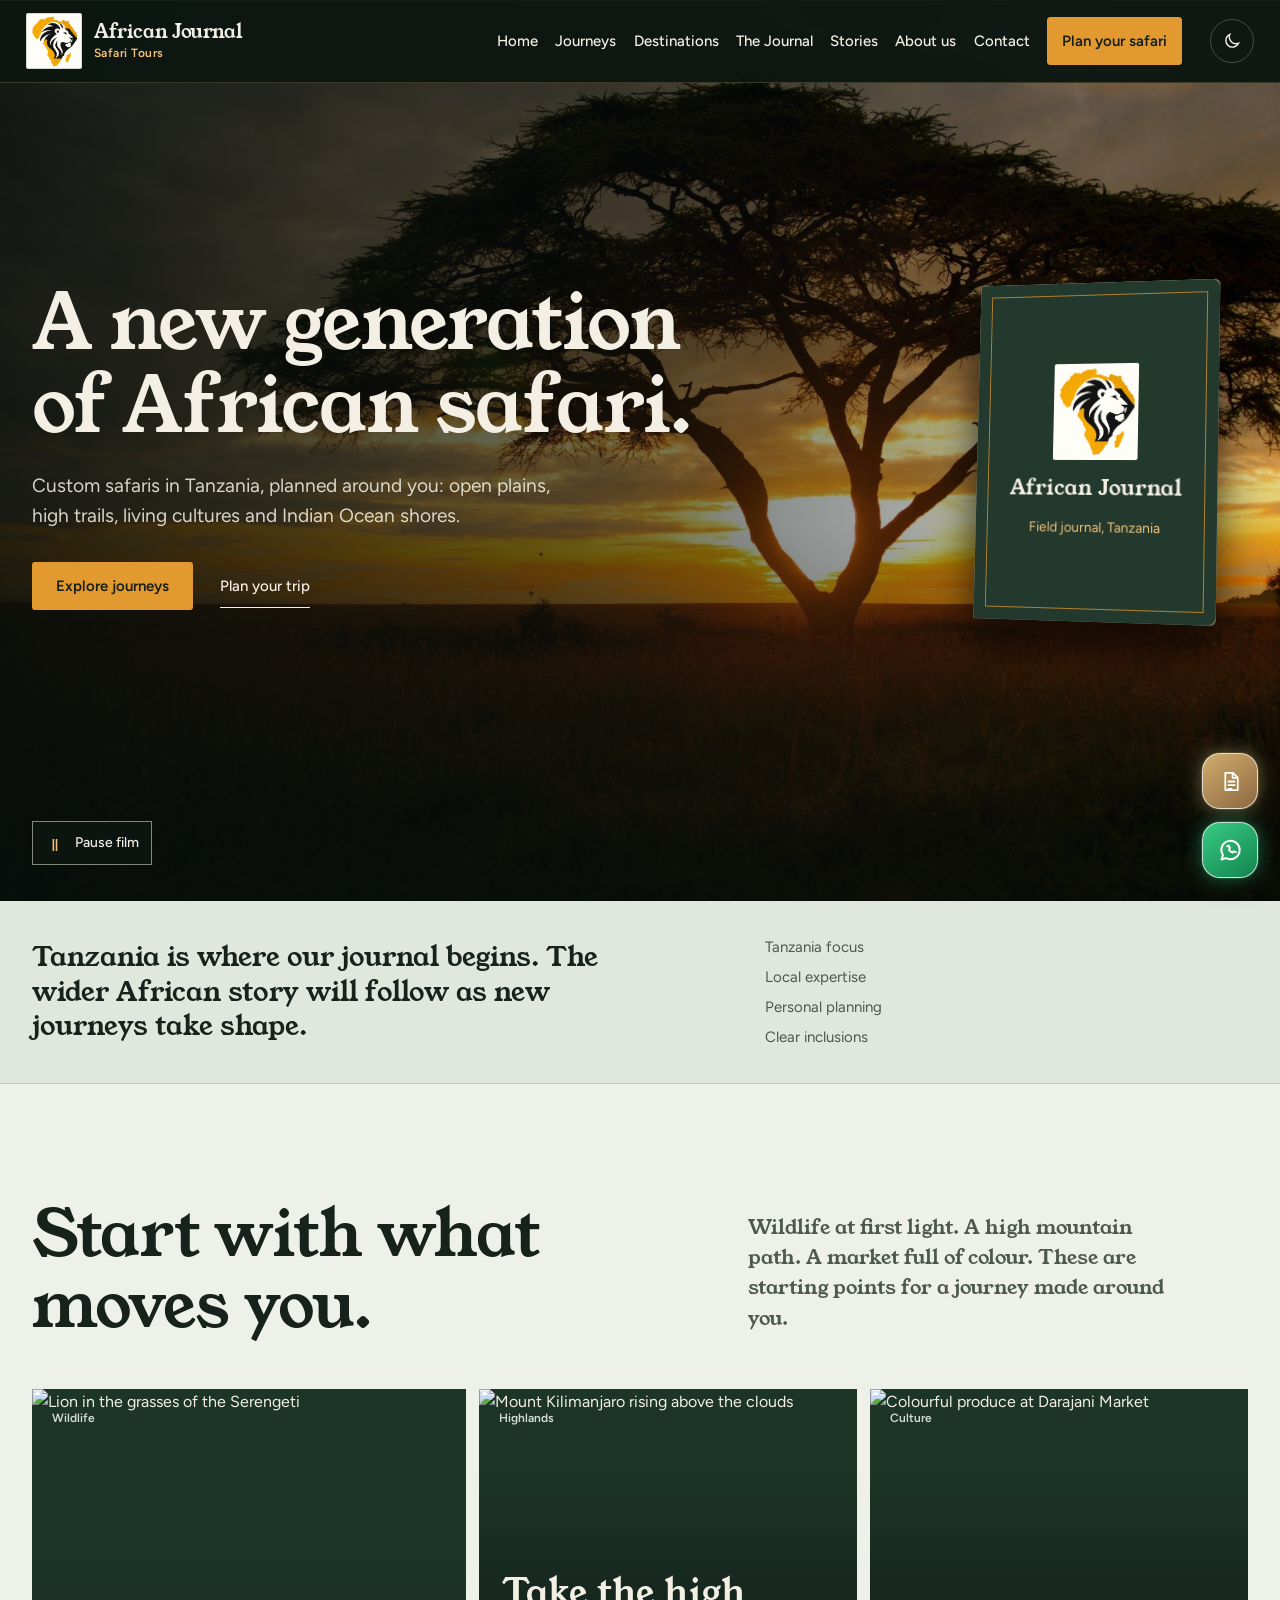
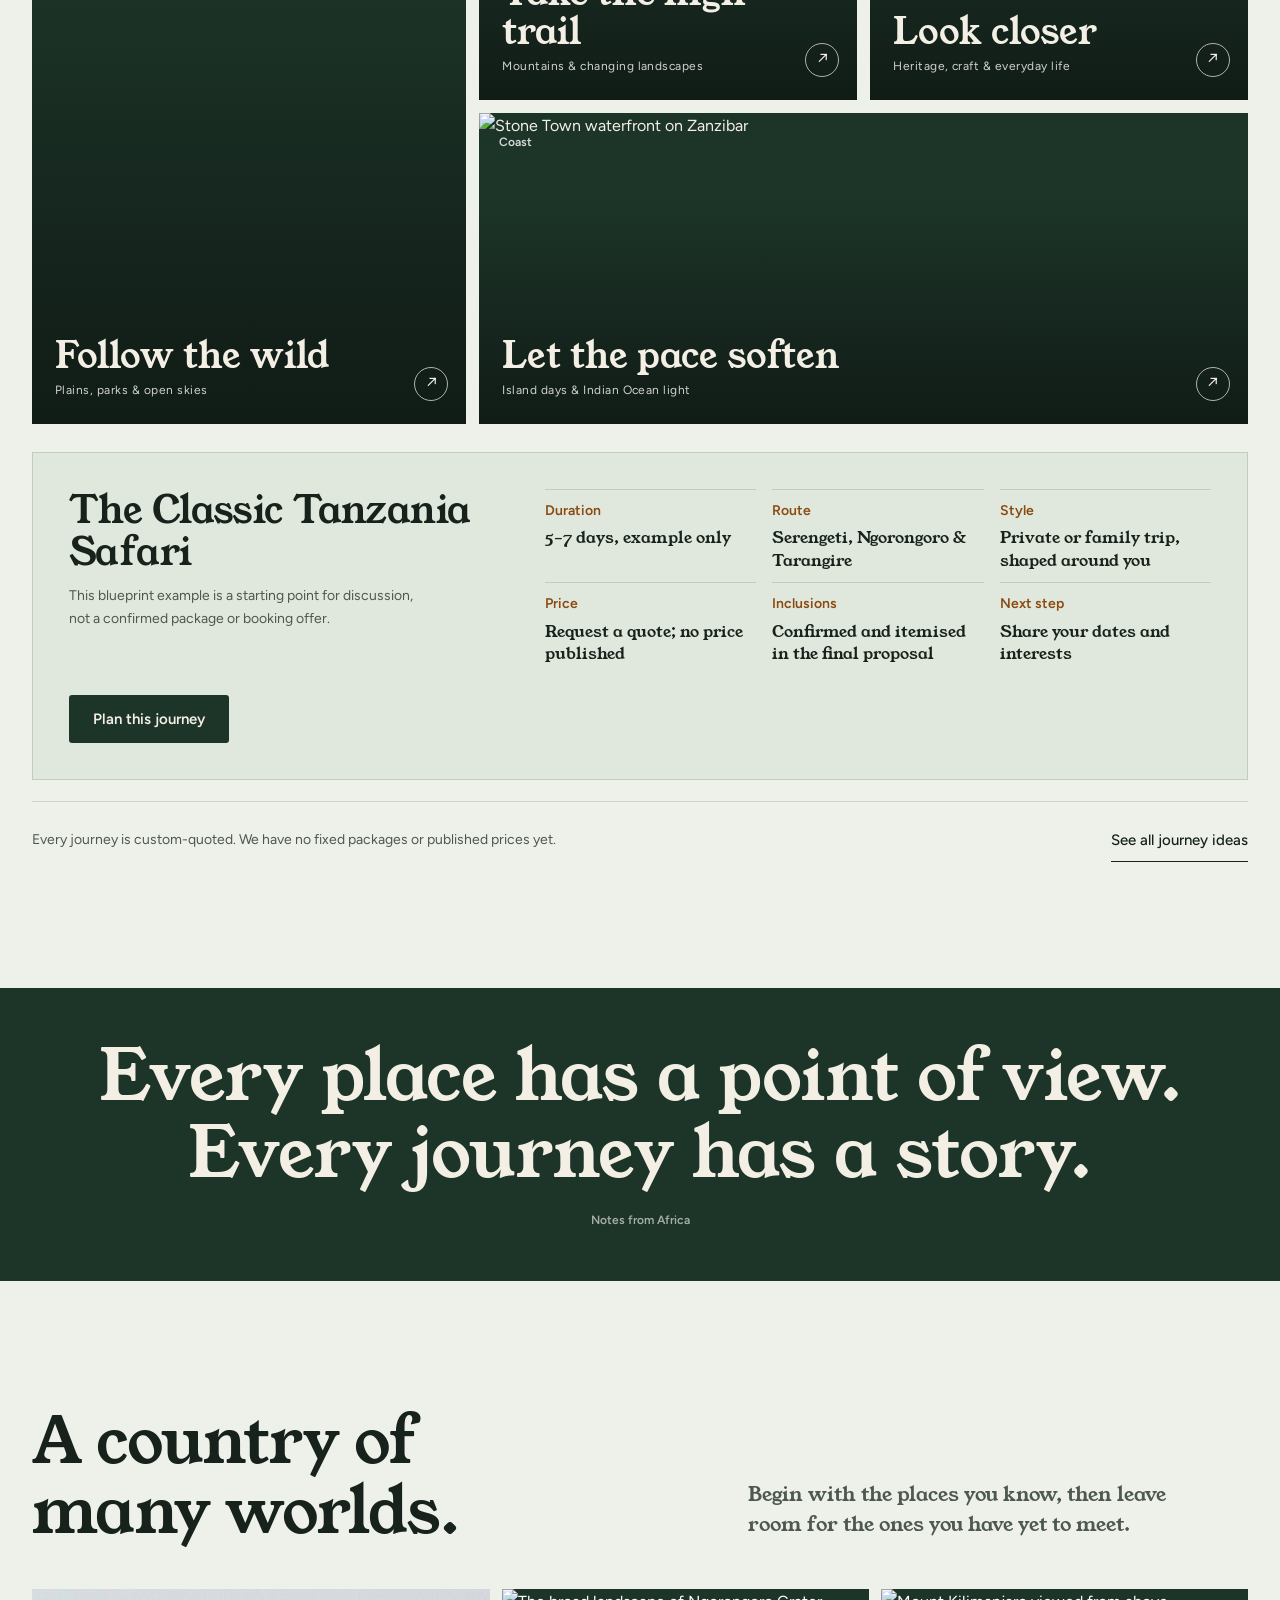
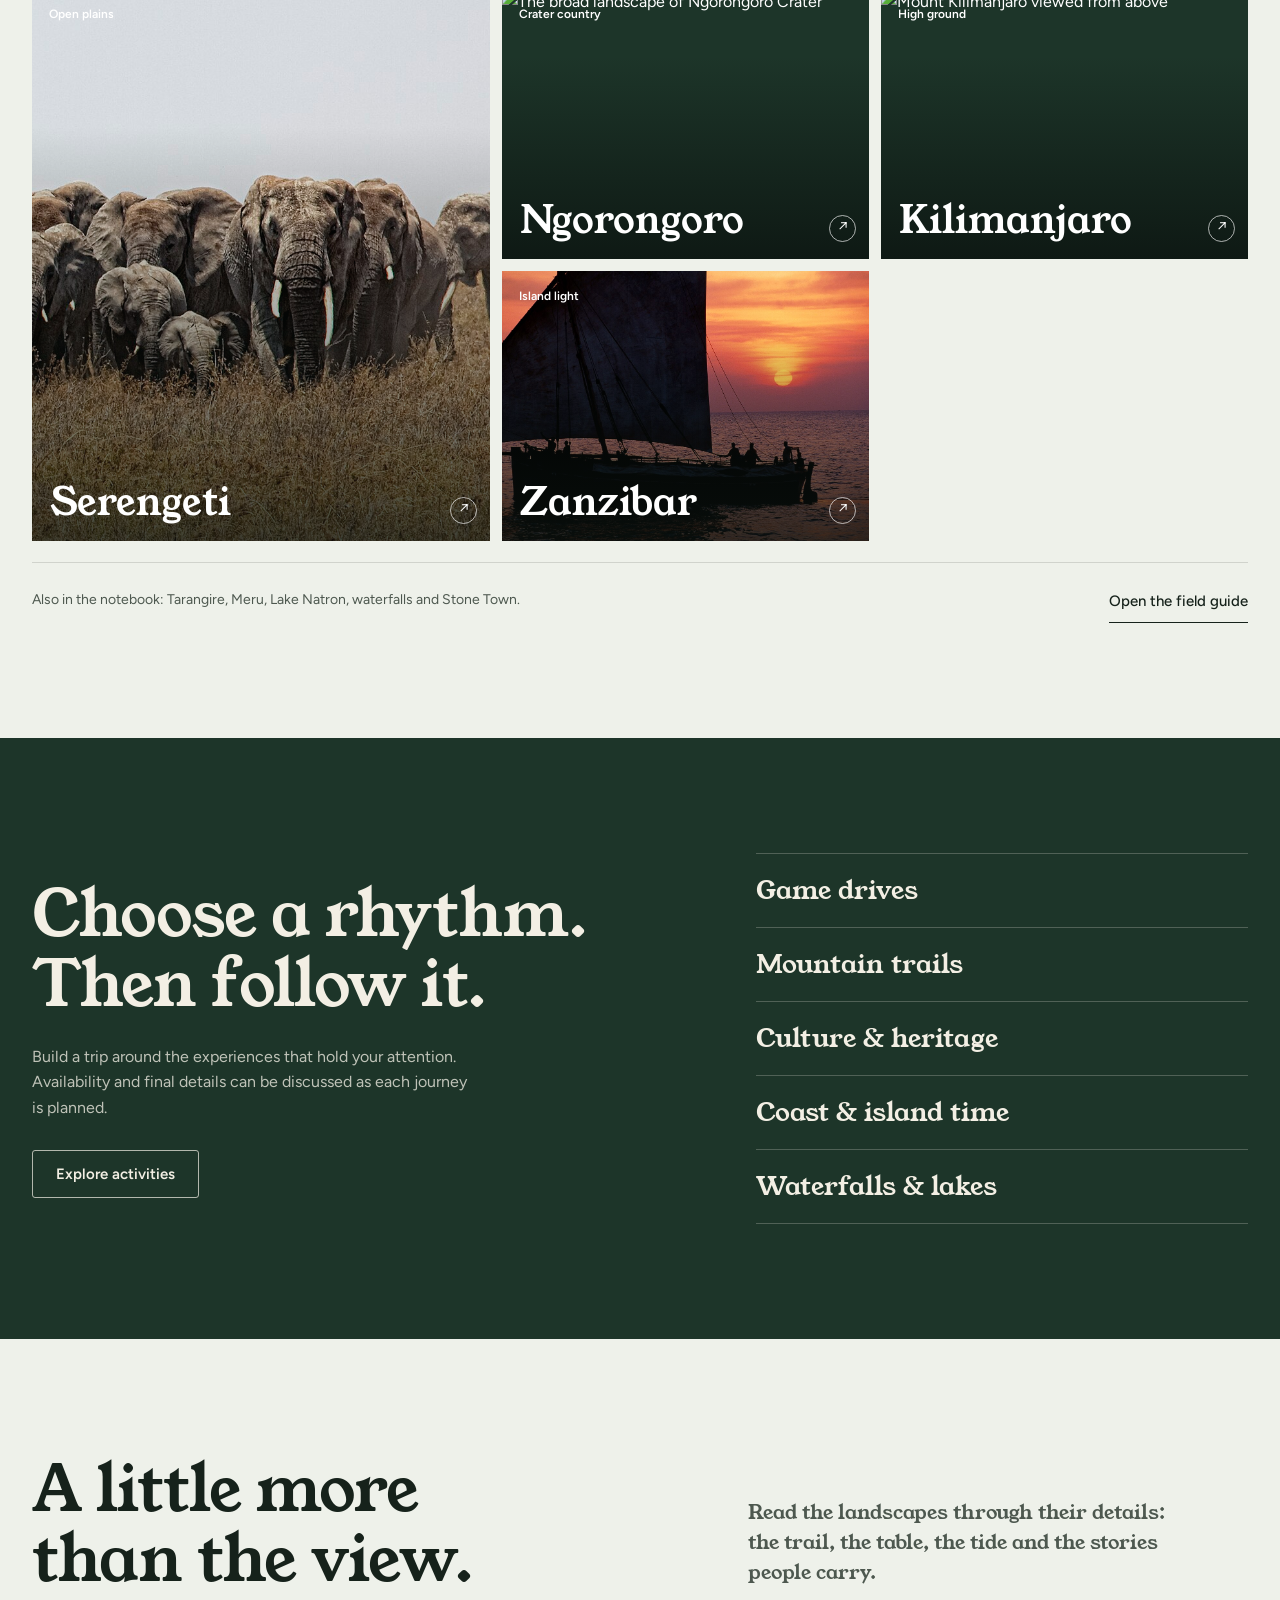
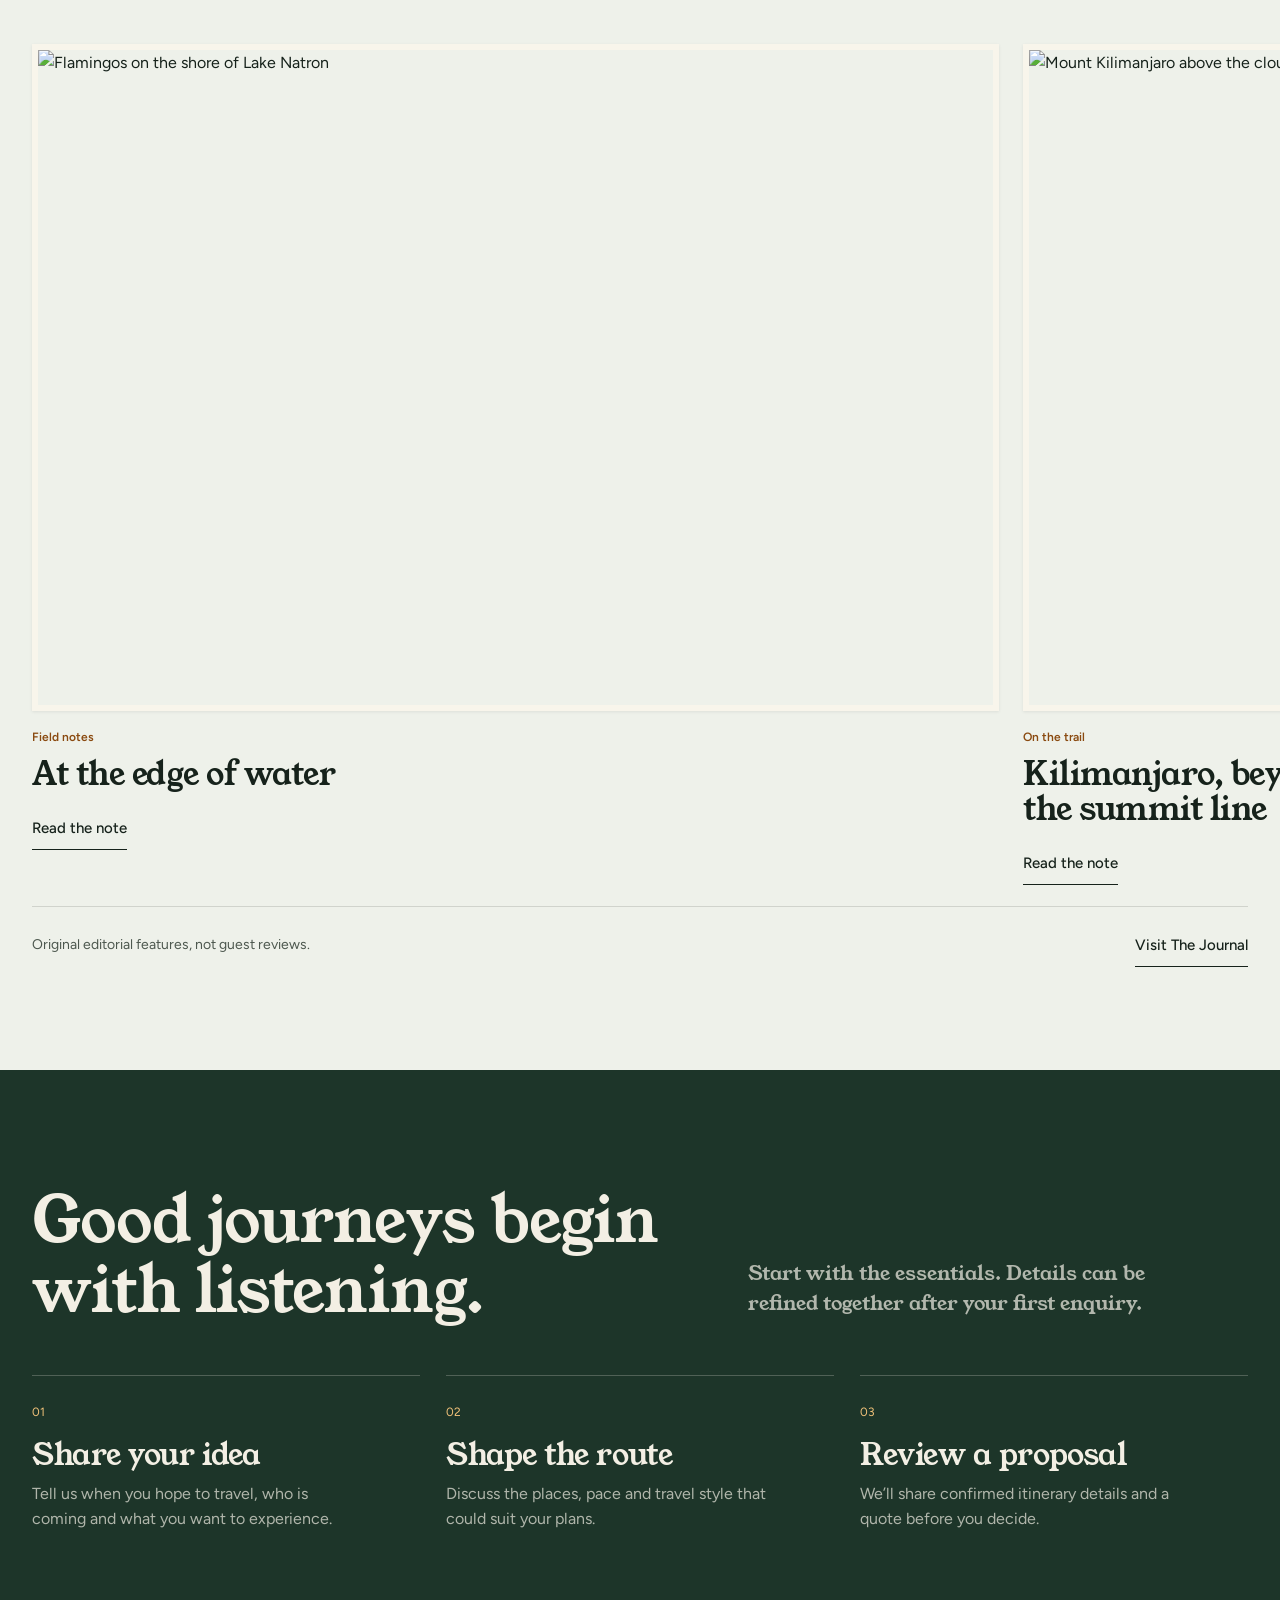
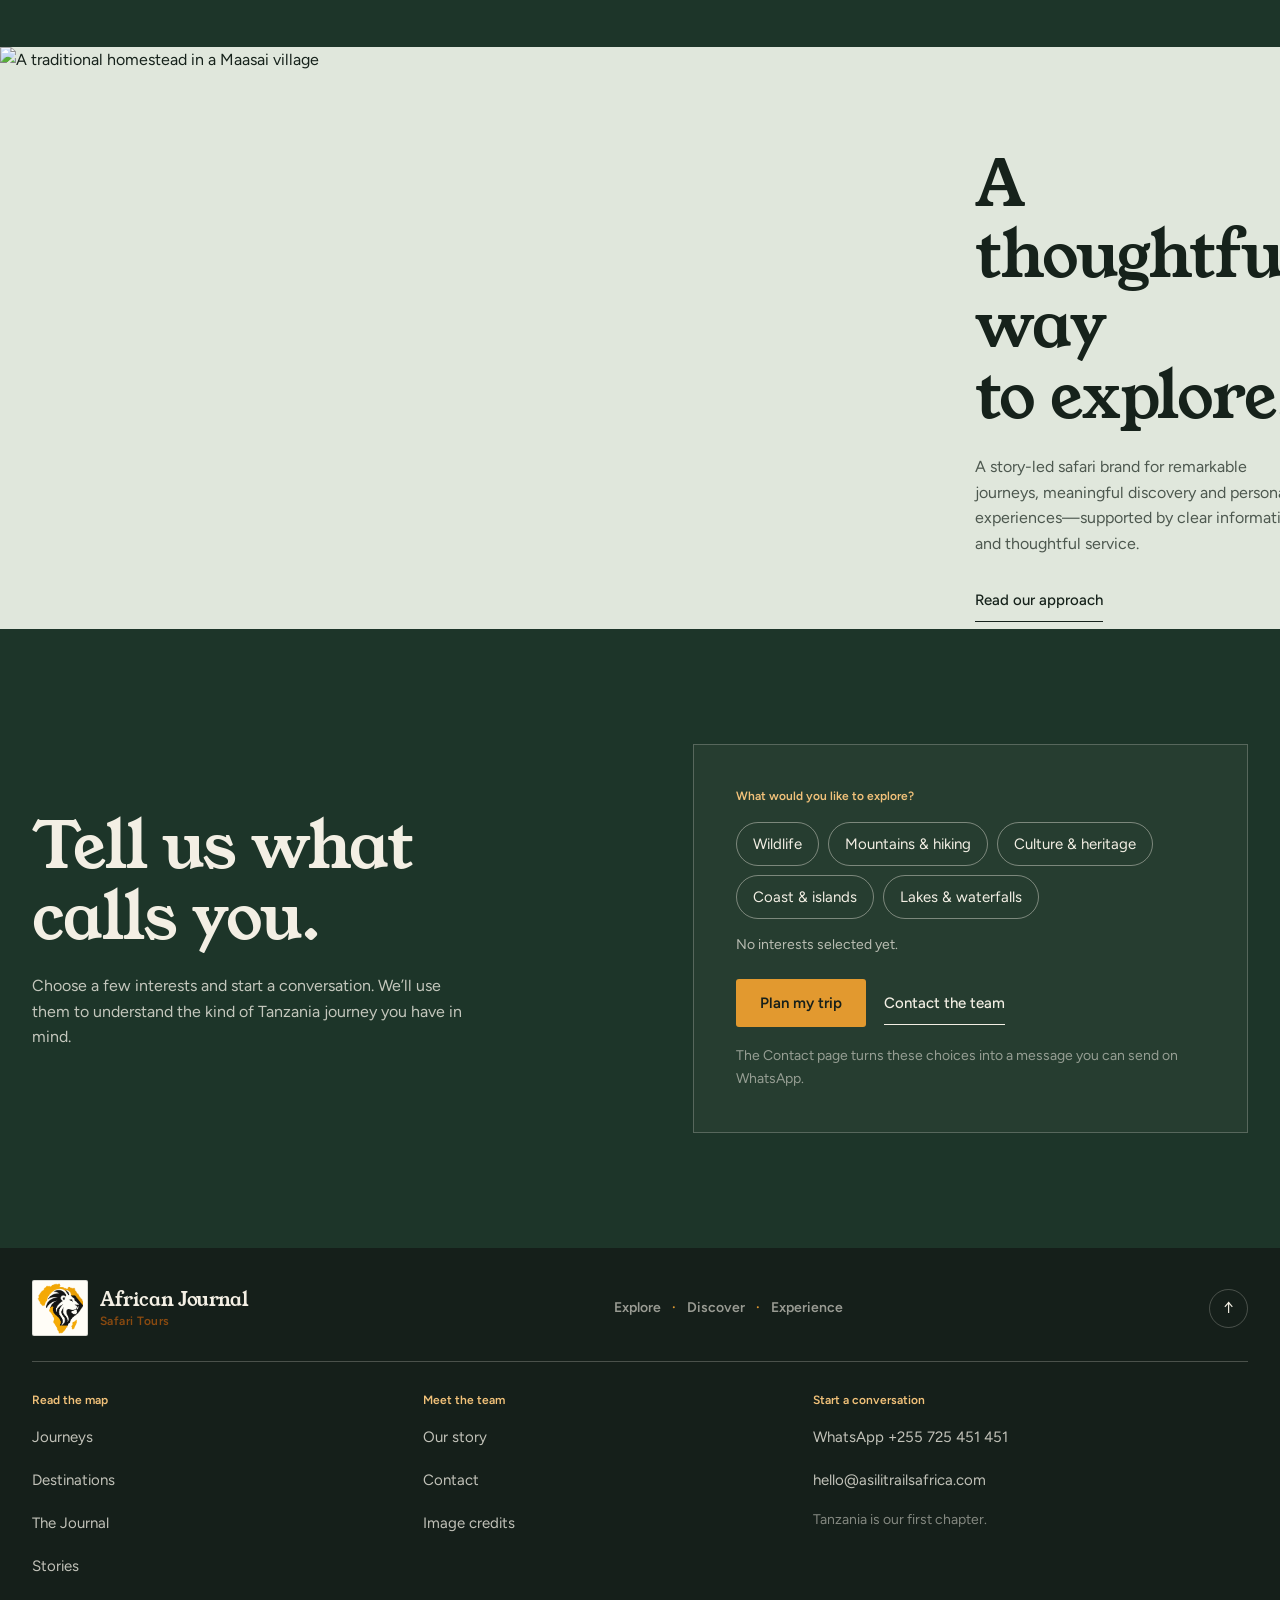
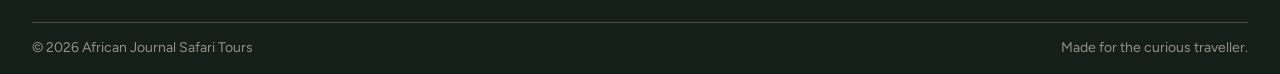
==== index.html @ 0227547d "Add files via upload" ====
<!doctype html>
<html lang="en">
  <head>
    <meta charset="utf-8" />
    <meta name="viewport" content="width=device-width, initial-scale=1" />
    <meta name="color-scheme" content="light dark" /><meta name="theme-color" content="#17251f" />
    <meta name="description" content="The African Journal is a new generation of African safari, beginning in Tanzania. Explore places, field notes and custom journey ideas." />
    <meta property="og:title" content="African Journal Safari Tours | A new generation of African safari" />
    <meta property="og:description" content="Explore, discover and experience Tanzania through a more thoughtful safari journal." />
    <meta property="og:image" content="images/afj-social.png" />
    <link rel="icon" type="image/png" href="images/afj-emblem.png" />
    <link rel="apple-touch-icon" href="images/afj-emblem.png" />
    <link rel="preconnect" href="https://fonts.googleapis.com" /><link rel="preconnect" href="https://fonts.gstatic.com" crossorigin /><link rel="stylesheet" href="https://fonts.googleapis.com/css2?family=Figtree:wght@400;500;600&family=Young+Serif&display=swap" /><script>try{var t=localStorage.getItem("afj-theme")||(matchMedia("(prefers-color-scheme: dark)").matches?"dark":"light");document.documentElement.setAttribute("data-theme",t)}catch(e){}</script><link rel="stylesheet" href="css/styles.css" />

    <script defer src="js/script.js"></script>
    <title>African Journal Safari Tours | A new generation of African safari</title>
  </head>
  <body id="top">
    <canvas class="night-sky" aria-hidden="true"></canvas>
    <a class="skip-link" href="#main">Skip to content</a>
    <header class="site-header site-header-overlay">
      <div class="header-inner">
        <a class="brand" href="index.html" aria-label="African Journal Safari Tours home">
          <span class="brand-mark"><img src="images/afj-emblem.png" alt="" width="554" height="616" decoding="async" /></span>
          <span class="brand-words"><span>African Journal</span><small>Safari Tours</small></span>
        </a>
        <button class="menu-toggle" type="button" aria-label="Open navigation" aria-expanded="false" aria-controls="primary-nav">
          <span class="menu-label">Menu</span><span class="menu-icon" aria-hidden="true"><i></i><i></i></span>
        </button>
        <nav class="primary-nav" id="primary-nav" aria-label="Primary navigation">
          <a href="index.html" data-page="index.html">Home</a>
          <a href="journeys.html" data-page="journeys.html">Journeys</a>
          <a href="explore.html" data-page="explore.html">Destinations</a>
          <a href="journal.html" data-page="journal.html">The Journal</a>
          <a href="stories.html" data-page="stories.html">Stories</a>
          <a href="about.html" data-page="about.html">About us</a>
          <a href="contact.html" data-page="contact.html">Contact</a>
          <a class="nav-cta" href="contact.html">Plan your safari</a>
        </nav>
        <button class="theme-toggle" type="button" aria-pressed="false" aria-label="Switch to night theme"><svg class="i-moon" viewBox="0 0 24 24" aria-hidden="true"><path d="M20 14.5A8 8 0 0 1 9.5 4a8 8 0 1 0 10.5 10.5z"/></svg><svg class="i-sun" viewBox="0 0 24 24" aria-hidden="true"><circle cx="12" cy="12" r="4"/><path d="M12 2v2M12 20v2M4.9 4.9l1.4 1.4M17.7 17.7l1.4 1.4M2 12h2M20 12h2M4.9 19.1l1.4-1.4M17.7 6.3l1.4-1.4"/></svg></button>
      </div>
    </header>

    <main id="main">
      <section class="hero hero-home" aria-labelledby="home-title">
        <video class="hero-video" id="hero-video" autoplay muted loop playsinline preload="metadata" poster="wild_experience.jpg" aria-hidden="true">
          <source src="video.mp4" type="video/mp4" />
        </video>
        <div class="hero-shade"></div>
        <div class="hero-content shell">
          <h1 id="home-title">A new generation<br />of African safari.</h1>
          <p class="hero-deck">Custom safaris in Tanzania, planned around you: open plains, high trails, living cultures and Indian Ocean shores.</p>
          <div class="hero-actions">
            <a class="button button-gold" href="journeys.html">Explore journeys</a>
            <a class="text-link text-link-light" href="#plan">Plan your trip</a>
          </div>
        </div>
        
        <div class="hero-journal">
          <div class="journal3d">
            <div class="jbook">
              <div class="jpage"><h2>Where to first?</h2>
                <a href="journeys.html#wildlife">Wildlife and the northern circuit</a><a href="journeys.html#mountains">Mountains and highlands</a><a href="journeys.html#culture">Culture and heritage</a><a href="journeys.html#coast">Coast and islands</a></div>
              <div class="jcover">
                <div class="jface jfront"><img src="images/afj-emblem.png" alt="" width="554" height="616" /><strong>African Journal</strong><span>Field journal, Tanzania</span>
                  <button class="jtoggle" type="button" aria-expanded="false" aria-label="Open the field journal"></button></div>
                <div class="jface jback"><p>Tanzania is where our journal begins. Pick a page and we will plan the trip around it.</p><button class="jclose" type="button">Close the journal</button></div>
              </div>
            </div>
          </div>
        </div>
        <button class="video-toggle" type="button" data-video-toggle aria-pressed="false" aria-label="Pause background film">
          <span class="video-toggle-icon" aria-hidden="true">Ⅱ</span><span data-video-label>Pause film</span>
        </button>
      </section>

      <section class="intro-band" id="first-chapter" aria-label="Launch information">
        <div class="shell intro-band-grid">
          <p class="intro-statement">Tanzania is where our journal begins. The wider African story will follow as new journeys take shape.</p>
          <div class="proof-list" aria-label="About our launch">
            <span>Tanzania focus</span><span>Local expertise</span><span>Personal planning</span><span>Clear inclusions</span>
          </div>
        </div>
      </section>

      <section class="section shell section-journeys" id="journeys" aria-labelledby="journeys-title">
        <div class="section-heading">
          <div><h2 id="journeys-title">Start with what<br />moves you.</h2></div>
          <p class="section-intro">Wildlife at first light. A high mountain path. A market full of colour. These are starting points for a journey made around you.</p>
        </div>
        <div class="feature-grid">
          <a class="feature-card feature-card-tall" href="journeys.html#wildlife">
            <img src="images/journey-wildlife.jpg" alt="Lion in the grasses of the Serengeti" width="1000" height="667" loading="lazy" />
            <span class="feature-number">Wildlife</span><span class="feature-caption"><strong>Follow the wild</strong><small>Plains, parks &amp; open skies</small></span><span class="feature-arrow" aria-hidden="true">↗</span>
          </a>
          <a class="feature-card" href="journeys.html#mountains">
            <img src="images/journey-mountains.jpg" alt="Mount Kilimanjaro rising above the clouds" width="1000" height="667" loading="lazy" />
            <span class="feature-number">Highlands</span><span class="feature-caption"><strong>Take the high trail</strong><small>Mountains &amp; changing landscapes</small></span><span class="feature-arrow" aria-hidden="true">↗</span>
          </a>
          <a class="feature-card" href="journeys.html#culture">
            <img src="images/journey-culture.jpg" alt="Colourful produce at Darajani Market" width="1000" height="667" loading="lazy" />
            <span class="feature-number">Culture</span><span class="feature-caption"><strong>Look closer</strong><small>Heritage, craft &amp; everyday life</small></span><span class="feature-arrow" aria-hidden="true">↗</span>
          </a>
          <a class="feature-card feature-card-wide" href="journeys.html#coast">
            <img src="images/journey-coast.jpg" alt="Stone Town waterfront on Zanzibar" width="1000" height="667" loading="lazy" />
            <span class="feature-number">Coast</span><span class="feature-caption"><strong>Let the pace soften</strong><small>Island days &amp; Indian Ocean light</small></span><span class="feature-arrow" aria-hidden="true">↗</span>
          </a>
        </div>
        <article class="featured-itinerary" aria-labelledby="featured-itinerary-title">
          <div class="featured-itinerary-heading">
            <h3 id="featured-itinerary-title">The Classic Tanzania Safari</h3>
            <p>This blueprint example is a starting point for discussion, not a confirmed package or booking offer.</p>
          </div>
          <dl class="itinerary-facts">
            <div><dt>Duration</dt><dd>5–7 days, example only</dd></div>
            <div><dt>Route</dt><dd>Serengeti, Ngorongoro &amp; Tarangire</dd></div>
            <div><dt>Style</dt><dd>Private or family trip, shaped around you</dd></div>
            <div><dt>Price</dt><dd>Request a quote; no price published</dd></div>
            <div><dt>Inclusions</dt><dd>Confirmed and itemised in the final proposal</dd></div>
            <div><dt>Next step</dt><dd>Share your dates and interests</dd></div>
          </dl>
          <a class="button button-dark" href="contact.html">Plan this journey</a>
        </article>
        <div class="section-tail"><p>Every journey is custom-quoted. We have no fixed packages or published prices yet.</p><a class="text-link" href="journeys.html">See all journey ideas</a></div>
      </section>

      <section class="journal-rule-band" aria-label="Editorial motto"><p>Every place has a point of view.<br />Every journey has a story.</p><span>Notes from Africa</span></section>

      <section class="section shell section-destinations" id="destinations" aria-labelledby="destinations-title">
        <div class="section-heading section-heading-tight">
          <div><h2 id="destinations-title">A country of<br />many worlds.</h2></div>
          <p class="section-intro">Begin with the places you know, then leave room for the ones you have yet to meet.</p>
        </div>
        <div class="destination-grid">
          <a class="destination-card destination-card-large" href="explore.html#serengeti"><img src="images/ele.jpg" alt="Elephants moving across a Serengeti landscape" width="1000" height="667" loading="lazy" /><span class="destination-kicker" aria-hidden="true">Open plains</span><span class="destination-name">Serengeti</span><span class="destination-arrow" aria-hidden="true">↗</span></a>
          <a class="destination-card" href="explore.html#ngorongoro"><img src="images/ngorongoro-card.jpg" alt="The broad landscape of Ngorongoro Crater" width="1000" height="667" loading="lazy" /><span class="destination-kicker" aria-hidden="true">Crater country</span><span class="destination-name">Ngorongoro</span><span class="destination-arrow" aria-hidden="true">↗</span></a>
          <a class="destination-card" href="explore.html#kilimanjaro"><img src="images/kilimanjaro-card.jpg" alt="Mount Kilimanjaro viewed from above" width="1000" height="667" loading="lazy" /><span class="destination-kicker" aria-hidden="true">High ground</span><span class="destination-name">Kilimanjaro</span><span class="destination-arrow" aria-hidden="true">↗</span></a>
          <a class="destination-card" href="explore.html#zanzibar"><img src="images/dh.jpg" alt="A dhow sailing on the coast at sunset" width="1000" height="667" loading="lazy" /><span class="destination-kicker" aria-hidden="true">Island light</span><span class="destination-name">Zanzibar</span><span class="destination-arrow" aria-hidden="true">↗</span></a>
        </div>
        <div class="section-tail"><p>Also in the notebook: Tarangire, Meru, Lake Natron, waterfalls and Stone Town.</p><a class="text-link" href="explore.html">Open the field guide</a></div>
      </section>

      <section class="activities-band" aria-labelledby="activities-title">
        <div class="shell activities-layout">
          <div class="activities-copy"><h2 id="activities-title">Choose a rhythm.<br />Then follow it.</h2><p>Build a trip around the experiences that hold your attention. Availability and final details can be discussed as each journey is planned.</p><a class="button button-outline-light" href="explore.html#activities">Explore activities</a></div>
          <ul class="activity-list"><li><a href="explore.html#game-drives">Game drives</a></li><li><a href="explore.html#mountain-trails">Mountain trails</a></li><li><a href="explore.html#culture-experiences">Culture &amp; heritage</a></li><li><a href="explore.html#coast-experiences">Coast &amp; island time</a></li><li><a href="explore.html#water-and-land">Waterfalls &amp; lakes</a></li></ul>
        </div>
      </section>

      <section class="section shell journal-preview" aria-labelledby="journal-preview-title">
        <div class="section-heading">
          <div><h2 id="journal-preview-title">A little more<br />than the view.</h2></div>
          <p class="section-intro">Read the landscapes through their details: the trail, the table, the tide and the stories people carry.</p>
        </div>
        <div class="journal-cards">
          <article class="journal-card journal-card-lead"><a href="journal.html#natron"><img src="images/natron.jpg" alt="Flamingos on the shore of Lake Natron" width="1000" height="667" loading="lazy" /><span class="journal-card-meta">Field notes</span><h3>At the edge of water</h3><span class="text-link">Read the note</span></a></article>
          <article class="journal-card"><a href="journal.html#highlands"><img src="images/kil.jpg" alt="Mount Kilimanjaro above the clouds" width="1000" height="667" loading="lazy" /><span class="journal-card-meta">On the trail</span><h3>Kilimanjaro, beyond the summit line</h3><span class="text-link">Read the note</span></a></article>
          <article class="journal-card"><a href="journal.html#stone-town"><img src="images/museum.jpg" alt="An interior from Olduvai Museum" width="1000" height="667" loading="lazy" /><span class="journal-card-meta">Place &amp; memory</span><h3>Looking for the layers beneath a place</h3><span class="text-link">Read the note</span></a></article>
        </div>
        <div class="section-tail"><span>Original editorial features, not guest reviews.</span><a class="text-link" href="journal.html">Visit The Journal</a></div>
      </section>

      <section class="process-band" aria-labelledby="process-title"><div class="shell"><div class="section-heading section-heading-light"><div><h2 id="process-title">Good journeys begin with listening.</h2></div><p class="section-intro">Start with the essentials. Details can be refined together after your first enquiry.</p></div><ol class="process-steps"><li><span>01</span><h3>Share your idea</h3><p>Tell us when you hope to travel, who is coming and what you want to experience.</p></li><li><span>02</span><h3>Shape the route</h3><p>Discuss the places, pace and travel style that could suit your plans.</p></li><li><span>03</span><h3>Review a proposal</h3><p>We’ll share confirmed itinerary details and a quote before you decide.</p></li></ol></div></section>

      <section class="founders-band" aria-labelledby="founders-title">
        <div class="founders-image"><img src="images/maasai.jpg" alt="A traditional homestead in a Maasai village" width="1000" height="667" loading="lazy" /></div>
        <div class="founders-copy"><h2 id="founders-title">A thoughtful way<br />to explore.</h2><p>A story-led safari brand for remarkable journeys, meaningful discovery and personal experiences—supported by clear information and thoughtful service.</p><a class="text-link" href="about.html">Read our approach</a></div>
      </section>

      <section class="plan-section" id="plan" aria-labelledby="plan-title">
        <div class="shell plan-layout">
          <div class="plan-intro"><h2 id="plan-title">Tell us what<br />calls you.</h2><p>Choose a few interests and start a conversation. We’ll use them to understand the kind of Tanzania journey you have in mind.</p></div>
          <div class="plan-picker">
            <p class="picker-label">What would you like to explore?</p>
            <div class="interest-list" aria-label="Choose interests">
              <button type="button" class="interest-chip" data-interest="Wildlife" aria-pressed="false">Wildlife</button>
              <button type="button" class="interest-chip" data-interest="Mountains and hiking" aria-pressed="false">Mountains &amp; hiking</button>
              <button type="button" class="interest-chip" data-interest="Culture and heritage" aria-pressed="false">Culture &amp; heritage</button>
              <button type="button" class="interest-chip" data-interest="Coast and islands" aria-pressed="false">Coast &amp; islands</button>
              <button type="button" class="interest-chip" data-interest="Lakes and waterfalls" aria-pressed="false">Lakes &amp; waterfalls</button>
            </div>
            <p class="selected-interests" data-selected-interests aria-live="polite">No interests selected yet.</p>
            <div class="plan-actions"><a class="button button-gold" href="contact.html">Plan my trip</a><a class="text-link text-link-light" href="contact.html">Contact the team</a></div>
            <p class="privacy-note">The Contact page turns these choices into a message you can send on WhatsApp.</p>
          </div>
        </div>
      </section>
    </main>

    <footer class="site-footer">
      <div class="shell footer-top">
        <a class="brand brand-footer" href="index.html" aria-label="African Journal Safari Tours home"><span class="brand-mark"><img src="images/afj-emblem.png" alt="" width="554" height="616" loading="lazy" /></span><span class="brand-words"><span>African Journal</span><small>Safari Tours</small></span></a>
        <p class="footer-promise">Explore <span>·</span> Discover <span>·</span> Experience</p>
        <a class="back-top" href="#top" aria-label="Back to top">↑</a>
      </div>
      <div class="shell footer-links">
        <div><h2>Read the map</h2><a href="journeys.html">Journeys</a><a href="explore.html">Destinations</a><a href="journal.html">The Journal</a><a href="stories.html">Stories</a></div>
        <div><h2>Meet the team</h2><a href="about.html">Our story</a><a href="contact.html">Contact</a><a href="image-credits.html">Image credits</a></div>
        <div class="footer-contact"><h2>Start a conversation</h2><a href="https://wa.me/255725451451" data-whatsapp target="_blank" rel="noopener">WhatsApp +255 725 451 451</a><a href="mailto:hello@asilitrailsafrica.com">hello@asilitrailsafrica.com</a><small>Tanzania is our first chapter.</small></div>
      </div>
      <div class="shell footer-bottom"><span>© <span data-year>2026</span> African Journal Safari Tours</span><span>Made for the curious traveller.</span></div>
    </footer>
    <div class="floating-actions" role="group" aria-label="Quick contact">
      <span class="floating-status" data-contact-status role="status" aria-live="polite" hidden></span>
      <a class="contact-fab contact-fab-form" href="contact.html#contact-intro" data-tally-form aria-label="Open travel enquiry form" title="Travel enquiry form">
        <svg class="contact-fab-icon" viewBox="0 0 24 24" aria-hidden="true" focusable="false"><path d="M7 3.75h7.4L19 8.3v11.95H7z"/><path d="M14 4v4.6h4.6M10 12h6M10 15.5h6M10 19h3"/></svg>
        <span class="visually-hidden">Travel enquiry form</span>
      </a>
      <a class="contact-fab contact-fab-whatsapp" href="https://wa.me/255725451451" data-whatsapp target="_blank" rel="noopener" aria-label="Chat with African Journal Safari Tours on WhatsApp" title="Chat on WhatsApp">
        <svg class="contact-fab-icon" viewBox="0 0 24 24" aria-hidden="true" focusable="false"><path d="M20.1 11.65a8.1 8.1 0 0 1-11.98 7.1L4 20l1.29-4.02A8.1 8.1 0 1 1 20.1 11.65Z"/><path d="M9.12 8.22c.19-.43.39-.44.57-.44h.49c.16 0 .37.02.51.4l.64 1.55c.08.2.06.37-.05.53l-.44.55c-.12.14-.22.29-.1.51.12.22.53.86 1.14 1.4.78.69 1.43.9 1.66 1.01.22.1.35.09.49-.08l.65-.76c.16-.19.33-.22.53-.13l1.5.71"/></svg>
        <span class="visually-hidden">Chat on WhatsApp</span>
      </a>
    </div>
  </body>
</html>
---- css/styles.css ----
:root {
  color-scheme: light;
  --paper: #eef1ea;
  --paper-deep: #e0e7dc;
  --ink: #16221b;
  --moss: #1d3529;
  --moss-soft: #3a5445;
  --gold: #e2992f;
  --gold-hover: #ecab52;
  --amber-soft: #f2c27a;
  --clay: #8a4a10;
  --muted: #4d584f;
  --line: rgba(22, 34, 27, 0.14);
  --light-line: rgba(243, 239, 228, 0.24);
  --on-deep: #f3efe4;
  --on-accent: #17201a;
  --field: #f9faf6;
  --nav-ink: #2c3a31;
  --header-bg: #eef1ea;
  --print: #f8f5eb;
  --danger: #a3241c;
  --sun: rgba(255, 208, 130, 0.55);
  --serif: "Young Serif", Georgia, "Times New Roman", serif;
  --sans: "Figtree", system-ui, -apple-system, "Segoe UI", sans-serif;
  --shell: 1240px;
  --header-height: 82px;
}
:root[data-theme="dark"] {
  color-scheme: dark;
  --paper: #0d1420;
  --paper-deep: #141d2c;
  --ink: #ece7da;
  --moss: #182739;
  --moss-soft: #34506a;
  --gold: #f0a64a;
  --gold-hover: #f6b966;
  --clay: #f0b25e;
  --muted: #a9b3bf;
  --line: rgba(236, 231, 218, 0.15);
  --light-line: rgba(236, 231, 218, 0.22);
  --field: #101826;
  --nav-ink: #d9d6cc;
  --header-bg: #0d1420;
  --print: #e8e2d2;
  --danger: #ff9f93;
  --sun: transparent;
}

* {
  box-sizing: border-box;
}
html {
  scroll-behavior: smooth;
  scroll-padding-top: 96px;
}
body {
  margin: 0;
  overflow-x: hidden;
  background: var(--paper);
  color: var(--ink);
  font-family: var(--sans);
  font-size: 16px;
  line-height: 1.6;
  -webkit-font-smoothing: antialiased;
}
img,
video {
  display: block;
  max-width: 100%;
}
button,
a {
  -webkit-tap-highlight-color: transparent;
}
a {
  color: inherit;
  text-decoration: none;
}
button {
  font: inherit;
}
a:focus-visible,
button:focus-visible {
  outline: 3px solid var(--clay);
  outline-offset: 4px;
}
::selection {
  background: var(--gold);
  color: var(--on-accent);
}
.shell {
  width: min(var(--shell), calc(100% - 64px));
  margin-inline: auto;
}
.skip-link {
  position: fixed;
  z-index: 100;
  top: 12px;
  left: 12px;
  transform: translateY(-160%);
  padding: 10px 16px;
  background: var(--paper);
  color: var(--ink);
  border: 1px solid var(--ink);
}
.skip-link:focus {
  transform: translateY(0);
}
.eyebrow {
  margin: 0 0 18px;
  color: var(--clay);
  font-size: 0.75rem;
  font-weight: 600;
  letter-spacing: 0;
  line-height: 1.4;
}
.eyebrow-light {
  color: var(--amber-soft);
}
h1,
h2,
h3,
p {
  margin-top: 0;
}
h1,
h2,
h3 {
  font-family: var(--serif);
  font-weight: 400;
  letter-spacing: -0.015em;
  line-height: 1.1;
}
h1 em,
h2 em,
h3 em {
  color: var(--gold);
  font-weight: 400;
}
.section {
  padding-block: clamp(78px, 9vw, 132px);
}
.text-link {
  display: inline-flex;
  align-items: center;
  gap: 13px;
  width: fit-content;
  color: var(--ink);
  font-size: 0.875rem;
  font-weight: 600;
  letter-spacing: 0.04em;
  border-bottom: 1px solid currentColor;
  padding-bottom: 5px;
  transition:
    color 0.2s ease,
    gap 0.2s ease;
}
.text-link:hover {
  color: var(--clay);
  gap: 18px;
}
.text-link-light {
  color: var(--on-deep);
}
.text-link-light:hover {
  color: var(--amber-soft);
}
.button {
  display: inline-flex;
  align-items: center;
  justify-content: center;
  gap: 18px;
  min-height: 51px;
  padding: 0 23px;
  border: 1px solid transparent;
  font-size: 0.75rem;
  font-weight: 600;
  letter-spacing: 0;
  transition:
    transform 0.2s ease,
    background-color 0.2s ease,
    color 0.2s ease;
}
.button:hover {
  transform: translateY(-2px);
}
.button-gold {
  background: var(--gold);
  color: var(--on-accent);
}
.button-gold:hover {
  background: var(--gold-hover);
}
.button-dark {
  background: var(--moss);
  color: var(--on-deep);
}
.button-dark:hover {
  background: var(--moss-soft);
}
.button-outline-light {
  border-color: rgba(242, 239, 229, 0.7);
  color: var(--on-deep);
}
.button-outline-light:hover {
  background: var(--paper);
  color: var(--ink);
}

/* Masthead */
.site-header {
  position: sticky;
  z-index: 30;
  top: 0;
  width: 100%;
  background: var(--header-bg);
  border-bottom: 1px solid var(--line);
}
.site-header-overlay {
  margin-bottom: calc(-1 * var(--header-height));
  border-bottom-color: rgba(197, 163, 106, 0.25);
  background: rgba(13, 22, 17, 0.97);
  isolation: isolate;
  transition:
    background-color 0.28s ease,
    border-color 0.28s ease,
    backdrop-filter 0.28s ease;
}
.js-enabled .site-header-overlay:not(.is-scrolled) {
  border-bottom-color: transparent;
  background: transparent;
}
.js-enabled .site-header-overlay:not(.is-scrolled)::before {
  position: absolute;
  z-index: 0;
  inset: 0 0 -22px;
  display: block;
  background: linear-gradient(
    180deg,
    rgba(10, 20, 15, 0.58),
    rgba(10, 20, 15, 0.2) 62%,
    transparent
  );
  content: "";
  pointer-events: none;
}
.site-header-overlay.is-scrolled {
  border-bottom-color: rgba(197, 163, 106, 0.25);
  background: rgba(13, 22, 17, 0.97);
}
.site-header-overlay.is-scrolled::before {
  display: none;
}
.header-inner {
  position: relative;
  z-index: 1;
  display: flex;
  align-items: center;
  gap: 28px;
  width: min(1420px, calc(100% - 52px));
  min-height: var(--header-height);
  margin-inline: auto;
}
.brand {
  display: inline-flex;
  flex: 0 0 auto;
  align-items: center;
  gap: 12px;
  min-width: 0;
}
.brand-mark {
  display: grid;
  width: 56px;
  height: 56px;
  flex: 0 0 56px;
  place-items: center;
  overflow: hidden;
  border: 1px solid rgba(25, 37, 31, 0.16);
  border-radius: 2px;
  background: #fffdf7;
}
.brand-mark img {
  width: 51px;
  height: 51px;
  object-fit: contain;
}
.brand-words {
  display: grid;
  gap: 0;
  color: var(--ink);
  font-family: var(--serif);
  font-size: 1.2rem;
  line-height: 1.1;
  letter-spacing: -0.02em;
  white-space: nowrap;
}
.brand-words small {
  margin-top: 5px;
  color: var(--clay);
  font-family: var(--sans);
  font-size: 0.75rem;
  font-weight: 600;
  letter-spacing: 0;
}
.primary-nav {
  display: flex;
  align-items: center;
  justify-content: center;
  gap: clamp(10px, 1.35vw, 20px);
  margin-left: auto;
}
.primary-nav a {
  position: relative;
  padding-block: 8px;
  color: var(--nav-ink);
  font-size: 0.75rem;
  font-weight: 600;
  letter-spacing: 0;
  white-space: nowrap;
}
.primary-nav a::after {
  position: absolute;
  right: 0;
  bottom: 2px;
  left: 0;
  height: 1px;
  background: var(--clay);
  content: "";
  transform: scaleX(0);
  transform-origin: left;
  transition: transform 0.2s ease;
}
.primary-nav a:hover::after,
.primary-nav a[aria-current="page"]::after {
  transform: scaleX(1);
}
.primary-nav a[aria-current="page"] {
  color: var(--clay);
}
.primary-nav .nav-cta {
  padding: 11px 14px;
  border: 1px solid var(--gold);
  background: var(--gold);
  color: var(--on-accent);
  letter-spacing: 0;
}
.primary-nav .nav-cta:hover {
  background: var(--gold-hover);
  color: var(--on-accent);
}
.primary-nav .nav-cta::after {
  display: none;
}
.menu-toggle {
  display: none;
}
.site-header-overlay .brand-words,
.site-header-overlay .primary-nav a,
.site-header-overlay .menu-toggle {
  color: var(--on-deep);
}
.site-header-overlay .brand-words small,
.site-header-overlay .primary-nav a[aria-current="page"] {
  color: var(--amber-soft);
}
.site-header-overlay .primary-nav a::after {
  background: var(--amber-soft);
}
.site-header-overlay .primary-nav.is-open a {
  color: var(--ink);
}
.site-header-overlay .primary-nav.is-open a[aria-current="page"] {
  color: var(--clay);
}
.site-header-overlay .primary-nav.is-open .nav-cta {
  color: var(--ink);
}

/* Home cover */
.hero-home {
  position: relative;
  display: flex;
  min-height: max(650px, min(900px, 100svh));
  overflow: hidden;
  isolation: isolate;
  background: #1c2c24;
  color: var(--on-deep);
}
.hero-video,
.hero-shade {
  position: absolute;
  z-index: -1;
  inset: 0;
  width: 100%;
  height: 100%;
}
.hero-video {
  object-fit: cover;
  object-position: center 55%;
}
.hero-shade {
  background:
    linear-gradient(
      90deg,
      rgba(12, 22, 17, 0.82) 0%,
      rgba(12, 22, 17, 0.53) 43%,
      rgba(12, 22, 17, 0.08) 100%
    ),
    linear-gradient(0deg, rgba(10, 17, 14, 0.53), transparent 42%);
}
.hero-content {
  display: flex;
  flex-direction: column;
  justify-content: center;
  padding-block: 80px 90px;
}
.hero-content > * {
  max-width: 670px;
}
.hero-content .eyebrow {
  display: flex;
  gap: 21px;
  align-items: center;
  margin-bottom: 27px;
}
.hero-content .eyebrow span + span {
  padding-left: 20px;
  border-left: 1px solid rgba(242, 239, 229, 0.5);
}
.hero h1 {
  max-width: 1100px;
  margin: 0 0 23px;
  font-size: clamp(3.5rem, 6.5vw, 6.4rem);
  line-height: 1.1;
}
.hero h1 em {
  color: var(--amber-soft);
}
.hero-deck {
  max-width: 500px;
  margin-bottom: 30px;
  color: rgba(242, 239, 229, 0.87);
  font-size: clamp(1rem, 1.4vw, 1.12rem);
  line-height: 1.6;
}
.hero-actions {
  display: flex;
  align-items: center;
  gap: 27px;
}
.hero-index {
  display: flex;
  align-items: center;
  gap: 15px;
  margin: 45px 0 0;
  color: rgba(242, 239, 229, 0.75);
  font-size: 0.75rem;
  font-weight: 600;
  letter-spacing: 0;
}
.hero-index span:first-child {
  color: var(--amber-soft);
}
.hero-index span + span::before {
  display: inline-block;
  width: 16px;
  height: 1px;
  margin: 0 13px 3px 0;
  background: rgba(242, 239, 229, 0.5);
  content: "";
}
.video-toggle {
  position: absolute;
  right: auto;
  bottom: 36px;
  left: max(32px, calc((100% - var(--shell)) / 2));
  display: inline-flex;
  align-items: center;
  gap: 10px;
  min-height: 40px;
  padding: 0 12px;
  border: 1px solid rgba(242, 239, 229, 0.52);
  background: rgba(16, 26, 21, 0.35);
  color: var(--on-deep);
  font-size: 0.75rem;
  font-weight: 600;
  letter-spacing: 0;
  cursor: pointer;
}
.video-toggle:hover {
  background: rgba(16, 26, 21, 0.74);
}
.video-toggle-icon {
  display: grid;
  width: 20px;
  height: 20px;
  place-items: center;
  color: var(--amber-soft);
  font-size: 1rem;
}
.hero-scroll {
  position: absolute;
  right: 50%;
  bottom: 0;
  display: flex;
  flex-direction: column;
  align-items: center;
  gap: 10px;
  color: rgba(242, 239, 229, 0.72);
  font-size: 0.75rem;
  letter-spacing: 0;
  transform: translateX(50%);
}
.hero-scroll i {
  width: 1px;
  height: 30px;
  background: var(--amber-soft);
}

.intro-band {
  padding-block: 34px;
  background: var(--paper-deep);
  border-bottom: 1px solid var(--line);
}
.intro-band-grid {
  display: grid;
  grid-template-columns: 0.7fr 1.5fr 1.25fr;
  gap: 30px;
  align-items: center;
}
.intro-band .eyebrow {
  margin: 0;
}
.intro-statement {
  max-width: 600px;
  margin: 0;
  font-family: var(--serif);
  font-size: clamp(1.2rem, 2.1vw, 1.8rem);
  line-height: 1.3;
}
.proof-list {
  display: grid;
  gap: 6px;
  color: var(--muted);
  font-size: 0.75rem;
}
.proof-list b {
  margin-right: 7px;
  color: var(--clay);
  font-size: 0.75rem;
  letter-spacing: 0;
}

/* Editorial section system */
.section-heading {
  display: grid;
  grid-template-columns: 1.05fr 0.8fr;
  gap: 60px;
  align-items: end;
  margin-bottom: 49px;
}
.section-heading h2,
.activities-copy h2,
.plan-intro h2,
.plan-inline h2,
.founders-copy h2,
.vision-layout h2 {
  margin: 0;
  font-size: clamp(3rem, 6.2vw, 5.7rem);
  line-height: 1.1;
}
.section-intro {
  max-width: 420px;
  margin: 0 0 7px;
  color: var(--muted);
  font-family: var(--serif);
  font-size: clamp(1.1rem, 1.7vw, 1.4rem);
  line-height: 1.48;
}
.feature-grid {
  display: grid;
  min-height: 635px;
  grid-template-columns: 1.15fr 1fr 1fr;
  grid-template-rows: repeat(2, minmax(260px, 1fr));
  gap: 13px;
}
.feature-card {
  position: relative;
  min-height: 270px;
  overflow: hidden;
  background: var(--moss);
  color: var(--on-deep);
  isolation: isolate;
}
.feature-card::after {
  position: absolute;
  z-index: -1;
  inset: 25% 0 0;
  background: linear-gradient(0deg, rgba(13, 21, 17, 0.8), transparent);
  content: "";
}
.feature-card img {
  position: absolute;
  z-index: -2;
  inset: 0;
  width: 100%;
  height: 100%;
  object-fit: cover;
  transition: transform 0.6s cubic-bezier(0.2, 0.7, 0.2, 1);
}
.feature-card-tall {
  grid-column: 1;
  grid-row: 1 / 3;
}
.feature-card-wide {
  grid-column: 2 / 4;
}
.feature-number {
  position: absolute;
  top: 20px;
  left: 20px;
  color: rgba(255, 255, 255, 0.82);
  font-size: 0.75rem;
  font-weight: 600;
  letter-spacing: 0;
}
.feature-caption {
  position: absolute;
  right: 60px;
  bottom: 24px;
  left: 23px;
  display: grid;
  gap: 4px;
}
.feature-caption strong {
  font-family: var(--serif);
  font-size: clamp(1.65rem, 2.8vw, 2.65rem);
  font-weight: 400;
  line-height: 1.1;
}
.feature-caption small {
  color: rgba(255, 255, 255, 0.8);
  font-size: 0.75rem;
  letter-spacing: 0.04em;
}
.feature-arrow,
.destination-arrow {
  position: absolute;
  right: 18px;
  bottom: 23px;
  display: grid;
  width: 34px;
  height: 34px;
  place-items: center;
  border: 1px solid rgba(255, 255, 255, 0.65);
  border-radius: 50%;
  transition:
    color 0.2s ease,
    background 0.2s ease;
}
.feature-card:hover .feature-arrow,
.destination-card:hover .destination-arrow {
  background: var(--gold);
  color: var(--on-accent);
}
.section-tail {
  display: flex;
  justify-content: space-between;
  gap: 30px;
  align-items: center;
  margin-top: 21px;
  padding-top: 16px;
  border-top: 1px solid var(--line);
}
.section-tail p,
.section-tail > span {
  margin: 0;
  color: var(--muted);
  font-size: 0.75rem;
}
.journal-rule-band {
  display: flex;
  min-height: 275px;
  flex-direction: column;
  justify-content: center;
  align-items: center;
  margin-block: 10px;
  padding: 50px 24px;
  background: var(--moss);
  color: var(--on-deep);
  text-align: center;
}
.journal-rule-band p {
  margin: 0 0 19px;
  font-family: var(--serif);
  font-size: clamp(2.4rem, 5.5vw, 4.75rem);
  line-height: 1.1;
}
.journal-rule-band p em {
  color: var(--gold-hover);
}
.journal-rule-band span {
  color: rgba(242, 239, 229, 0.65);
  font-size: 0.75rem;
  font-weight: 600;
  letter-spacing: 0;
}
.section-heading-tight {
  margin-bottom: 42px;
}
.destination-grid {
  display: grid;
  grid-template-columns: 1.25fr 1fr 1fr;
  grid-template-rows: repeat(2, 270px);
  gap: 12px;
}
.destination-card {
  position: relative;
  overflow: hidden;
  background: var(--moss);
  color: white;
  isolation: isolate;
}
.destination-card::after {
  position: absolute;
  z-index: -1;
  inset: 25% 0 0;
  background: linear-gradient(0deg, rgba(10, 17, 14, 0.78), transparent);
  content: "";
}
.destination-card img {
  position: absolute;
  z-index: -2;
  inset: 0;
  width: 100%;
  height: 100%;
  object-fit: cover;
  transition: transform 0.55s ease;
}
.destination-card-large {
  grid-column: 1;
  grid-row: 1 / 3;
}
.destination-kicker {
  position: absolute;
  top: 16px;
  left: 17px;
  font-size: 0.75rem;
  font-weight: 600;
  letter-spacing: 0;
}
.destination-name {
  position: absolute;
  right: 44px;
  bottom: 17px;
  left: 18px;
  font-family: var(--serif);
  font-size: clamp(1.8rem, 3vw, 2.8rem);
  line-height: 1.1;
}
.destination-arrow {
  right: 13px;
  bottom: 17px;
  width: 27px;
  height: 27px;
  font-size: 0.875rem;
}
.activities-band {
  padding-block: clamp(75px, 9vw, 125px);
  background: var(--moss);
  color: var(--on-deep);
}
.activities-layout {
  display: grid;
  grid-template-columns: 1fr 0.85fr;
  gap: 12%;
  align-items: center;
}
.activities-copy h2 {
  margin-bottom: 24px;
}
.activities-copy > p:not(.eyebrow) {
  max-width: 440px;
  margin-bottom: 29px;
  color: rgba(242, 239, 229, 0.76);
}
.activity-list {
  margin: 0;
  padding: 0;
  list-style: none;
  border-top: 1px solid var(--light-line);
}
.activity-list li {
  display: grid;
  grid-template-columns: 38px 1fr;
  align-items: center;
  border-bottom: 1px solid var(--light-line);
}
.activity-list li > span {
  color: var(--amber-soft);
  font-size: 0.75rem;
  letter-spacing: 0;
}
.activity-list a {
  display: flex;
  justify-content: space-between;
  padding-block: 16px;
  font-family: var(--serif);
  font-size: clamp(1.15rem, 2vw, 1.6rem);
}
.activity-list a b {
  color: var(--amber-soft);
  font-family: var(--sans);
  font-size: 1rem;
  font-weight: 400;
}
.journal-preview {
  padding-bottom: clamp(70px, 8vw, 110px);
}
.journal-cards {
  display: grid;
  grid-template-columns: 1.22fr 1fr 1fr;
  gap: 24px;
  align-items: start;
}
.journal-card a {
  display: block;
}
.journal-card img {
  width: 100%;
  aspect-ratio: 1.28;
  object-fit: cover;
}
.journal-card-lead img {
  aspect-ratio: 1.45;
}
.journal-card-meta {
  display: block;
  margin-top: 17px;
  color: var(--clay);
  font-size: 0.75rem;
  font-weight: 600;
  letter-spacing: 0;
}
.journal-card h3 {
  max-width: 370px;
  margin: 10px 0 14px;
  font-size: clamp(1.55rem, 2.5vw, 2.15rem);
  line-height: 1.1;
}
.journal-card .text-link {
  font-size: 0.75rem;
}
.founders-band {
  display: grid;
  min-height: 510px;
  grid-template-columns: 1fr 1fr;
  background: var(--paper-deep);
}
.founders-image {
  min-height: 510px;
}
.founders-image img {
  width: 100%;
  height: 100%;
  object-fit: cover;
}
.founders-copy {
  display: flex;
  flex-direction: column;
  justify-content: center;
  align-items: flex-start;
  padding: clamp(45px, 8vw, 110px);
}
.founders-copy h2 {
  margin-bottom: 23px;
  font-size: clamp(3rem, 5vw, 4.8rem);
}
.founders-copy > p:not(.eyebrow) {
  max-width: 490px;
  margin-bottom: 22px;
  color: var(--muted);
}
.plan-section {
  padding-block: clamp(72px, 9vw, 120px);
  background: var(--moss);
  color: var(--on-deep);
}
.plan-layout {
  display: grid;
  grid-template-columns: 0.95fr 1fr;
  gap: 11%;
  align-items: center;
}
.plan-intro h2 {
  margin-bottom: 21px;
}
.plan-intro > p:not(.eyebrow) {
  max-width: 435px;
  color: rgba(242, 239, 229, 0.78);
}
.package-note {
  display: flex;
  gap: 11px;
  align-items: flex-start;
  margin-top: 24px;
  padding-top: 17px;
  border-top: 1px solid var(--light-line);
  font-size: 0.75rem;
}
.note-mark {
  color: var(--amber-soft);
  font-size: 1.1rem;
}
.plan-picker {
  padding: clamp(24px, 4vw, 42px);
  border: 1px solid var(--light-line);
  background: rgba(242, 239, 229, 0.04);
}
.picker-label {
  margin-bottom: 16px;
  color: var(--amber-soft);
  font-size: 0.75rem;
  font-weight: 600;
  letter-spacing: 0;
}
.interest-list {
  display: flex;
  flex-wrap: wrap;
  gap: 9px;
}
.interest-chip {
  min-height: 40px;
  padding: 7px 13px;
  border: 1px solid rgba(242, 239, 229, 0.42);
  border-radius: 100px;
  background: transparent;
  color: var(--on-deep);
  font-size: 0.75rem;
  cursor: pointer;
  transition:
    background 0.18s ease,
    color 0.18s ease,
    border-color 0.18s ease;
}
.interest-chip:hover,
.interest-chip[aria-pressed="true"] {
  border-color: var(--amber-soft);
  background: var(--amber-soft);
  color: var(--on-accent);
}
.selected-interests {
  min-height: 24px;
  margin: 15px 0 21px;
  color: rgba(242, 239, 229, 0.72);
  font-size: 0.75rem;
}
.plan-actions {
  display: flex;
  flex-wrap: wrap;
  align-items: center;
  gap: 18px;
}
.privacy-note {
  margin: 18px 0 0;
  color: rgba(242, 239, 229, 0.55);
  font-size: 0.75rem;
}

/* Inner-page cover and content */
.page-hero {
  position: relative;
  display: flex;
  min-height: clamp(490px, 61vw, 680px);
  align-items: center;
  overflow: hidden;
  background: var(--moss);
  color: var(--on-deep);
  isolation: isolate;
}
.page-hero > img,
.page-hero > video {
  position: absolute;
  z-index: -2;
  inset: 0;
  width: 100%;
  height: 100%;
  object-fit: cover;
  filter: brightness(0.6);
}
.page-hero-shade {
  position: absolute;
  z-index: -1;
  inset: 0;
  background:
    linear-gradient(
      90deg,
      rgba(10, 20, 15, 0.78),
      rgba(10, 20, 15, 0.34) 62%,
      rgba(10, 20, 15, 0.09)
    ),
    linear-gradient(0deg, rgba(10, 20, 15, 0.48), transparent 55%);
}
.page-hero-copy {
  padding-block: 80px;
}
.page-hero-copy h1 {
  max-width: 850px;
  margin: 0 0 22px;
  font-size: clamp(3.6rem, 8vw, 7rem);
  line-height: 1.1;
}
.page-hero-copy > p:not(.eyebrow) {
  max-width: 520px;
  margin-bottom: 25px;
  color: rgba(242, 239, 229, 0.85);
  font-size: 1.05rem;
}
.editorial-note {
  display: grid;
  grid-template-columns: 0.7fr 1.2fr 0.8fr;
  gap: 34px;
  align-items: center;
  padding-block: 32px;
  border-bottom: 1px solid var(--line);
}
.editorial-note .eyebrow {
  margin: 0;
}
.editorial-note h2 {
  margin: 0 0 6px;
  font-size: clamp(1.7rem, 3vw, 2.5rem);
}
.editorial-note p:not(.eyebrow) {
  margin: 0;
  color: var(--muted);
  font-size: 0.875rem;
}
.editorial-note .text-link {
  font-size: 0.75rem;
}
.collection-list {
  display: grid;
  gap: 68px;
}
.collection-card {
  display: grid;
  grid-template-columns: 1.05fr 0.95fr;
  align-items: center;
  gap: clamp(32px, 6vw, 84px);
}
.collection-card-reverse .collection-image {
  order: 2;
}
.collection-card-reverse .collection-copy {
  order: 1;
}
.collection-image {
  position: relative;
  min-height: 390px;
  overflow: hidden;
  background: var(--moss);
}
.collection-image img {
  width: 100%;
  height: 100%;
  min-height: 390px;
  object-fit: cover;
  transition: transform 0.5s ease;
}
.collection-image > span {
  position: absolute;
  top: 17px;
  left: 18px;
  padding: 6px 9px;
  background: var(--paper);
  color: var(--ink);
  font-size: 0.75rem;
  font-weight: 600;
  letter-spacing: 0;
}
.collection-copy {
  max-width: 485px;
  padding-block: 20px;
}
.collection-copy h3 {
  margin: 0 0 15px;
  font-size: clamp(2.3rem, 4.3vw, 4.1rem);
}
.collection-copy > p:not(.eyebrow) {
  color: var(--muted);
}
.collection-copy .text-link {
  margin-top: 8px;
}
.collection-enquire {
  display: block;
  width: fit-content;
  margin-top: 20px;
  color: var(--clay);
  font-size: 0.75rem;
  font-weight: 600;
  letter-spacing: 0;
}
.route-notes {
  padding-block: clamp(65px, 8vw, 100px);
  background: var(--paper-deep);
}
.route-notes-heading {
  display: grid;
  grid-template-columns: 1fr 0.7fr;
  gap: 8%;
  align-items: end;
  margin-bottom: 38px;
}
.route-notes h2 {
  max-width: 650px;
  margin: 0;
  font-size: clamp(2.8rem, 5vw, 4.6rem);
}
.route-notes-heading > p {
  max-width: 440px;
  margin: 0 0 5px;
  color: var(--muted);
  font-size: 1.05rem;
}
.route-ideas {
  display: grid;
  grid-template-columns: repeat(3, minmax(0, 1fr));
  gap: 20px;
  margin: 0;
  padding: 0;
  list-style: none;
}
.route-idea {
  overflow: hidden;
  border: 1px solid var(--line);
  background: var(--paper);
}
.route-idea-image {
  position: relative;
  overflow: hidden;
  aspect-ratio: 1.55;
  background: var(--moss);
}
.route-idea-image img {
  width: 100%;
  height: 100%;
  object-fit: cover;
}
.route-idea-number {
  position: absolute;
  top: 14px;
  left: 14px;
  display: grid;
  min-width: 42px;
  min-height: 42px;
  place-items: center;
  background: var(--gold);
  color: var(--on-accent);
  font-size: 0.875rem;
  font-weight: 600;
}
.route-idea-copy {
  padding: 20px 22px 24px;
}
.route-idea-label {
  margin: 0 0 8px;
  color: var(--clay);
  font-size: 0.875rem;
  font-weight: 600;
}
.route-idea-copy h3 {
  margin: 0 0 9px;
  font-size: clamp(1.45rem, 2vw, 1.8rem);
}
.route-idea-copy > p:last-child {
  margin: 0;
  color: var(--muted);
  font-size: 0.9375rem;
}
.process-band {
  padding-block: clamp(75px, 9vw, 125px);
  background: var(--moss);
  color: var(--on-deep);
}
.section-heading-light .section-intro {
  color: rgba(242, 239, 229, 0.7);
}
.process-steps {
  display: grid;
  grid-template-columns: repeat(3, 1fr);
  gap: 26px;
  margin: 0;
  padding: 0;
  list-style: none;
}
.process-steps li {
  padding: 22px 24px 0 0;
  border-top: 1px solid var(--light-line);
}
.process-steps li > span {
  color: var(--amber-soft);
  font-size: 0.75rem;
  letter-spacing: 0;
}
.process-steps h3 {
  margin: 15px 0 9px;
  font-size: 1.9rem;
}
.process-steps p {
  max-width: 320px;
  margin: 0;
  color: rgba(242, 239, 229, 0.69);
  font-size: 1rem;
}
.plan-inline {
  display: flex;
  justify-content: space-between;
  gap: 50px;
  align-items: center;
}
.plan-inline-copy {
  max-width: 600px;
}
.plan-inline-copy h2 {
  margin-bottom: 17px;
}
.plan-inline-copy > p:not(.eyebrow) {
  max-width: 515px;
  color: var(--muted);
}
.plan-inline-actions {
  display: grid;
  gap: 18px;
  justify-items: start;
}
.field-index {
  background: var(--paper-deep);
  border-block: 1px solid var(--line);
}
.field-index .shell {
  display: flex;
  flex-wrap: wrap;
  align-items: center;
  gap: 27px;
  min-height: 58px;
}
.field-index span {
  margin-right: auto;
  color: var(--muted);
  font-size: 0.75rem;
  font-weight: 600;
  letter-spacing: 0;
}
.field-index a {
  font-size: 0.75rem;
  font-weight: 600;
}
.field-index a:hover {
  color: var(--clay);
}
.place-grid {
  display: grid;
  grid-template-columns: repeat(3, 1fr);
  gap: 34px 20px;
}
.place-card {
  min-width: 0;
}
.place-card > img {
  width: 100%;
  aspect-ratio: 1.35;
  object-fit: cover;
  background: var(--paper-deep);
}
.place-card-copy {
  padding: 19px 2px 0;
}
.place-card-copy .eyebrow {
  margin-bottom: 9px;
  font-size: 0.75rem;
}
.place-card h3 {
  margin: 0 0 9px;
  font-size: 2.15rem;
}
.place-card-copy > p:not(.eyebrow) {
  min-height: 52px;
  margin-bottom: 14px;
  color: var(--muted);
  font-size: 0.875rem;
}
.place-card .text-link {
  font-size: 0.75rem;
}
.activity-editorial {
  padding-block: clamp(70px, 8vw, 110px);
  background: var(--paper-deep);
}
.activity-rows {
  border-top: 1px solid var(--line);
}
.activity-row {
  display: grid;
  grid-template-columns: 70px 1fr 50px;
  gap: 20px;
  align-items: center;
  padding-block: 22px;
  border-bottom: 1px solid var(--line);
}
.activity-index {
  color: var(--clay);
  font-size: 0.75rem;
  font-weight: 600;
  letter-spacing: 0;
}
.activity-row h3 {
  margin: 0 0 5px;
  font-size: clamp(1.55rem, 3vw, 2.35rem);
}
.activity-row p {
  max-width: 660px;
  margin: 0;
  color: var(--muted);
  font-size: 1rem;
}
.activity-row > a {
  display: grid;
  width: 38px;
  height: 38px;
  place-items: center;
  border: 1px solid var(--line);
  border-radius: 50%;
  font-size: 1.05rem;
}
.activity-row > a:hover {
  background: var(--moss);
  color: var(--on-deep);
}

/* Journal, about, stories and contact */
.journal-lead {
  display: grid;
  grid-template-columns: 0.65fr 1.35fr;
  gap: 50px;
  padding-block: 55px 65px;
  border-bottom: 1px solid var(--line);
}
.journal-lead .eyebrow {
  margin: 5px 0 0;
}
.journal-lead-copy {
  max-width: 800px;
  margin: 0;
  font-family: var(--serif);
  font-size: clamp(1.45rem, 3vw, 2.4rem);
  line-height: 1.32;
}
.journal-articles {
  display: grid;
  gap: 88px;
  padding-block: 74px 100px;
}
.journal-article {
  display: grid;
  grid-template-columns: 1.05fr 0.95fr;
  gap: clamp(32px, 7vw, 100px);
  align-items: center;
}
.journal-article-reverse .journal-article-image {
  order: 2;
}
.journal-article-reverse .journal-article-copy {
  order: 1;
}
.journal-article-image {
  position: relative;
}
.journal-article-image img {
  width: 100%;
  aspect-ratio: 1.2;
  object-fit: cover;
}
.journal-article-image > span {
  position: absolute;
  bottom: 0;
  left: 0;
  padding: 9px 12px;
  background: var(--paper);
  color: var(--clay);
  font-size: 0.75rem;
  font-weight: 600;
  letter-spacing: 0;
}
.journal-article-copy {
  max-width: 500px;
}
.journal-article-copy h2 {
  margin: 0 0 17px;
  font-size: clamp(2.5rem, 4.5vw, 4rem);
}
.journal-article-copy > p:not(.eyebrow) {
  color: var(--muted);
  font-size: 1rem;
}
.journal-article-copy .text-link {
  margin-top: 7px;
}
.journal-signoff {
  display: flex;
  min-height: 300px;
  flex-direction: column;
  justify-content: center;
  align-items: center;
  padding: 45px 24px;
  background: var(--moss);
  color: var(--on-deep);
  text-align: center;
}
.journal-signoff h2 {
  margin: 0 0 22px;
  font-size: clamp(2.6rem, 5vw, 4.6rem);
}
.story-opening {
  display: grid;
  grid-template-columns: 0.65fr 1.35fr;
  gap: 55px;
  padding-block: 85px;
}
.story-opening > .eyebrow {
  margin: 7px 0;
}
.story-opening-copy {
  max-width: 790px;
}
.story-opening-copy p {
  color: var(--muted);
}
.story-opening-copy .story-lead {
  color: var(--ink);
  font-family: var(--serif);
  font-size: clamp(1.65rem, 3.2vw, 2.6rem);
  line-height: 1.28;
}
.about-image-band {
  position: relative;
  height: clamp(320px, 45vw, 570px);
  overflow: hidden;
  background: var(--moss);
  color: white;
}
.about-image-band::after {
  position: absolute;
  inset: 35% 0 0;
  background: linear-gradient(0deg, rgba(13, 21, 17, 0.72), transparent);
  content: "";
}
.about-image-band img {
  width: 100%;
  height: 100%;
  object-fit: cover;
}
.about-image-band p {
  position: absolute;
  z-index: 1;
  bottom: 30px;
  left: max(32px, calc((100% - var(--shell)) / 2));
  margin: 0;
  font-family: var(--serif);
  font-size: clamp(2rem, 4vw, 3.5rem);
}
.principle-grid {
  display: grid;
  grid-template-columns: repeat(3, 1fr);
  gap: 24px;
}
.principle-grid article {
  padding-top: 19px;
  border-top: 1px solid var(--line);
}
.principle-grid article > span {
  color: var(--clay);
  font-size: 0.75rem;
  font-weight: 600;
  letter-spacing: 0;
}
.principle-grid h3 {
  margin: 17px 0 8px;
  font-size: 1.9rem;
}
.principle-grid p {
  max-width: 320px;
  margin: 0;
  color: var(--muted);
  font-size: 1rem;
}
.vision-band {
  padding-block: 75px;
  background: var(--moss);
  color: var(--on-deep);
}
.vision-layout {
  display: grid;
  grid-template-columns: 0.5fr 1.2fr 0.6fr;
  gap: 35px;
  align-items: center;
}
.vision-layout h2 {
  margin-bottom: 18px;
  font-size: clamp(3rem, 5.3vw, 5rem);
}
.vision-layout > div > p {
  max-width: 500px;
  margin: 0;
  color: rgba(242, 239, 229, 0.75);
}
.vision-layout > .button {
  justify-self: end;
}
.story-status {
  display: grid;
  grid-template-columns: 0.65fr 1.35fr;
  gap: 55px;
  padding-block: 88px;
}
.story-status > .eyebrow {
  margin: 6px 0;
}
.story-status h2 {
  margin: 0 0 18px;
  font-size: clamp(2.6rem, 4.5vw, 4rem);
}
.story-status p {
  max-width: 760px;
  color: var(--muted);
}
.story-status .text-link {
  margin-top: 6px;
}
.story-founder {
  padding-block: 80px;
  background: var(--moss);
  color: var(--on-deep);
}
.story-founder-grid {
  display: grid;
  grid-template-columns: 1fr 1fr;
  gap: 12%;
  align-items: center;
}
.story-founder h2 {
  margin: 0;
  font-size: clamp(3rem, 5.5vw, 5rem);
}
.story-founder-grid > div:last-child p {
  color: rgba(242, 239, 229, 0.77);
}
.story-founder-grid .button {
  margin-top: 13px;
}
.contact-intro {
  padding-block: 90px 58px;
}
.contact-intro h1 {
  margin: 0 0 19px;
  font-size: clamp(3.6rem, 8vw, 7rem);
}
.contact-intro h1 em {
  color: var(--clay);
}
.contact-deck {
  max-width: 610px;
  margin: 0;
  color: var(--muted);
  font-family: var(--serif);
  font-size: clamp(1.25rem, 2.2vw, 1.7rem);
  line-height: 1.4;
}
.contact-grid {
  display: grid;
  grid-template-columns: repeat(3, 1fr);
  gap: 14px;
  padding-bottom: 65px;
}
.contact-card {
  display: flex;
  min-height: 355px;
  flex-direction: column;
  align-items: flex-start;
  padding: 28px;
  border: 1px solid var(--line);
  background: var(--paper-deep);
}
.contact-card-primary {
  border-color: var(--moss);
  background: var(--moss);
  color: var(--on-deep);
}
.contact-card h2 {
  margin: 0 0 15px;
  font-size: clamp(2rem, 3.4vw, 3rem);
}
.contact-card > p:not(.eyebrow) {
  max-width: 290px;
  margin-bottom: 24px;
  color: var(--muted);
  font-size: 1rem;
}
.contact-card-primary > p:not(.eyebrow) {
  color: rgba(242, 239, 229, 0.74);
}
.contact-card .text-link {
  margin-top: auto;
  overflow-wrap: anywhere;
}
.contact-card .button {
  margin-top: auto;
}
.contact-card small {
  margin-top: 15px;
  color: var(--muted);
  font-size: 0.75rem;
}
.contact-note {
  display: grid;
  grid-template-columns: 0.65fr 1fr 0.5fr;
  gap: 35px;
  align-items: start;
  padding-block: 28px 80px;
  border-top: 1px solid var(--line);
}
.contact-note .eyebrow,
.contact-note p {
  margin: 0;
}
.contact-note p {
  color: var(--muted);
  font-size: 1rem;
}
.contact-note .text-link {
  font-size: 0.75rem;
}
.trip-planner {
  display: grid;
  grid-template-columns: 0.8fr 1.2fr;
  gap: clamp(30px, 7vw, 90px);
  align-items: start;
}
.trip-planner-heading h2 {
  margin: 0 0 18px;
  font-size: clamp(2.8rem, 5vw, 4.8rem);
}
.trip-planner-heading > p:not(.eyebrow) {
  max-width: 390px;
  color: var(--muted);
}
.trip-interests {
  margin-top: 25px;
  padding-top: 16px;
  border-top: 1px solid var(--line);
  color: var(--clay);
  font-size: 0.875rem;
  font-weight: 600;
}
.trip-form {
  padding: clamp(22px, 4vw, 38px);
  background: var(--paper-deep);
  box-shadow: 0 18px 50px rgba(0, 0, 0, 0.06);
}
.trip-form label {
  display: block;
  margin: 15px 0 6px;
  font-size: 0.75rem;
  font-weight: 600;
  letter-spacing: 0;
}
.trip-form input,
.trip-form textarea {
  display: block;
  width: 100%;
  padding: 11px 12px;
  border: 1px solid var(--line);
  border-radius: 0;
  background: var(--field);
  color: var(--ink);
  font: inherit;
  font-size: 1rem;
}
.trip-form input:focus,
.trip-form textarea:focus {
  border-color: var(--clay);
  outline: 2px solid rgba(167, 95, 69, 0.2);
}
.trip-form-row {
  display: grid;
  grid-template-columns: 1fr 1fr;
  gap: 16px;
}
.trip-interest-options {
  display: grid;
  grid-template-columns: 1fr 1fr;
  gap: 8px 14px;
  margin: 18px 0 0;
  padding: 14px;
  border: 1px solid var(--line);
}
.trip-interest-options legend {
  padding: 0 6px;
  color: var(--clay);
  font-size: 0.75rem;
  font-weight: 600;
  letter-spacing: 0;
}
.trip-interest-options label {
  display: flex;
  align-items: center;
  gap: 8px;
  margin: 0;
  font-size: 0.75rem;
  font-weight: 600;
  letter-spacing: 0;
  text-transform: none;
}
.trip-interest-options input {
  width: auto;
  accent-color: var(--moss);
}
.trip-form > .button {
  margin-top: 22px;
  cursor: pointer;
}
.trip-form-note {
  margin: 15px 0 0;
  color: var(--muted);
  font-size: 0.75rem;
}
.trip-draft {
  margin-top: 26px;
  padding-top: 22px;
  border-top: 1px solid var(--line);
}
.trip-draft textarea {
  font-family: ui-monospace, Consolas, monospace;
  font-size: 0.75rem;
}
.trip-draft [role="status"] {
  margin: 10px 0;
  color: var(--moss);
  font-size: 0.875rem;
}
.featured-itinerary {
  display: grid;
  grid-template-columns: 0.85fr 1.3fr;
  gap: 20px 40px;
  align-items: start;
  margin-top: 28px;
  padding: clamp(22px, 4vw, 36px);
  border: 1px solid var(--line);
  background: var(--paper-deep);
}
.featured-itinerary-heading h3 {
  margin: 0 0 12px;
  font-size: clamp(1.7rem, 3vw, 2.5rem);
}
.featured-itinerary-heading > p:last-child {
  max-width: 360px;
  margin: 0;
  color: var(--muted);
  font-size: 0.875rem;
}
.itinerary-facts {
  display: grid;
  grid-template-columns: repeat(3, 1fr);
  gap: 0 16px;
  margin: 0;
}
.itinerary-facts div {
  padding: 10px 0;
  border-top: 1px solid var(--line);
}
.itinerary-facts dt {
  color: var(--clay);
  font-size: 0.75rem;
  font-weight: 600;
  letter-spacing: 0;
}
.itinerary-facts dd {
  margin: 5px 0 0;
  font-family: var(--serif);
  font-size: 0.9rem;
  line-height: 1.4;
}
.featured-itinerary > .button {
  justify-self: start;
}
.review-note {
  padding-block: 72px;
  background: var(--moss);
  color: var(--on-deep);
}
.review-note-inner {
  display: grid;
  grid-template-columns: 1fr 0.8fr;
  gap: 60px;
  align-items: center;
}
.review-note h2 {
  margin: 0;
  font-size: clamp(2.8rem, 5vw, 4.8rem);
}
.review-note-inner > div:last-child p {
  max-width: 480px;
  color: rgba(242, 239, 229, 0.76);
}
.review-note .text-link {
  color: var(--on-deep);
}
.credits-page {
  padding-block: 85px 110px;
}
.credits-page h1 {
  margin: 0 0 14px;
  font-size: clamp(3rem, 7vw, 5.5rem);
}
.credits-intro {
  max-width: 760px;
  margin-bottom: 35px;
  color: var(--muted);
}
.credit-list {
  display: grid;
  gap: 0;
  margin: 0;
  padding: 0;
  list-style: none;
  border-top: 1px solid var(--line);
}
.credit-list li {
  padding: 15px 0;
  border-bottom: 1px solid var(--line);
  color: var(--muted);
  font-size: 0.875rem;
}
.credit-list a {
  color: var(--ink);
  text-decoration: underline;
  text-decoration-color: rgba(25, 37, 31, 0.35);
  text-underline-offset: 3px;
}
.credit-list a:hover {
  color: var(--clay);
}

/* Footer and persistent contact route */
.site-footer {
  padding-top: 32px;
  background: #151f1a;
  color: var(--on-deep);
}
.footer-top {
  display: flex;
  justify-content: space-between;
  align-items: center;
  gap: 25px;
  padding-bottom: 25px;
  border-bottom: 1px solid var(--light-line);
}
.brand-footer .brand-words {
  color: var(--on-deep);
}
.footer-promise {
  margin: 0;
  color: rgba(242, 239, 229, 0.6);
  font-size: 0.75rem;
  font-weight: 600;
  letter-spacing: 0;
}
.footer-promise span {
  padding-inline: 8px;
  color: var(--gold);
}
.back-top {
  display: grid;
  width: 39px;
  height: 39px;
  place-items: center;
  border: 1px solid var(--light-line);
  border-radius: 50%;
}
.footer-links {
  display: grid;
  grid-template-columns: 1fr 1fr 1.2fr;
  gap: 28px;
  padding-block: 32px 38px;
}
.footer-links > div {
  display: flex;
  flex-direction: column;
  align-items: flex-start;
  gap: 7px;
}
.footer-links h2 {
  margin: 0 0 5px;
  color: var(--amber-soft);
  font-family: var(--sans);
  font-size: 0.75rem;
  font-weight: 600;
  letter-spacing: 0;
}
.footer-links a {
  color: rgba(242, 239, 229, 0.78);
  font-size: 0.75rem;
}
.footer-links a:hover {
  color: var(--amber-soft);
}
.footer-links small {
  margin-top: 4px;
  color: rgba(242, 239, 229, 0.5);
  font-size: 0.75rem;
}
.footer-bottom {
  display: flex;
  justify-content: space-between;
  gap: 20px;
  padding-block: 14px;
  border-top: 1px solid var(--light-line);
  color: rgba(242, 239, 229, 0.55);
  font-size: 0.75rem;
}
.visually-hidden {
  position: absolute;
  width: 1px;
  height: 1px;
  padding: 0;
  margin: -1px;
  overflow: hidden;
  clip: rect(0, 0, 0, 0);
  white-space: nowrap;
  border: 0;
}
.floating-actions {
  position: fixed;
  z-index: 28;
  right: max(22px, env(safe-area-inset-right, 0px));
  bottom: max(22px, env(safe-area-inset-bottom, 0px));
  display: flex;
  flex-direction: column;
  align-items: center;
  gap: 13px;
}
.contact-fab {
  position: relative;
  display: grid;
  width: 56px;
  height: 56px;
  place-items: center;
  border: 1px solid rgba(255, 255, 255, 0.72);
  border-radius: 18px;
  color: white;
  transition:
    transform 0.22s ease,
    box-shadow 0.22s ease,
    filter 0.22s ease;
}
.contact-fab-form {
  background: linear-gradient(145deg, #d0ad6e, #8e6840);
  box-shadow:
    0 0 0 1px rgba(211, 177, 115, 0.16),
    0 0 19px rgba(211, 177, 115, 0.5),
    0 8px 22px rgba(11, 19, 14, 0.28);
}
.contact-fab-whatsapp {
  background: linear-gradient(145deg, #38cb83, #13844e);
  box-shadow:
    0 0 0 1px rgba(56, 203, 131, 0.2),
    0 0 20px rgba(56, 203, 131, 0.48),
    0 8px 22px rgba(11, 19, 14, 0.28);
}
.contact-fab:hover {
  transform: translateY(-4px) scale(1.045);
  filter: brightness(1.08);
}
.contact-fab-form:hover {
  box-shadow:
    0 0 0 1px rgba(238, 210, 157, 0.32),
    0 0 28px rgba(211, 177, 115, 0.78),
    0 12px 26px rgba(11, 19, 14, 0.32);
}
.contact-fab-whatsapp:hover {
  box-shadow:
    0 0 0 1px rgba(114, 245, 177, 0.38),
    0 0 30px rgba(56, 203, 131, 0.75),
    0 12px 26px rgba(11, 19, 14, 0.32);
}
.contact-fab:focus-visible {
  outline-color: var(--gold);
  outline-offset: 4px;
}
.contact-fab-icon {
  width: 25px;
  height: 25px;
  fill: none;
  stroke: currentColor;
  stroke-width: 1.7;
  stroke-linecap: round;
  stroke-linejoin: round;
}
.contact-fab-whatsapp .contact-fab-icon {
  width: 27px;
  height: 27px;
  stroke-width: 1.8;
}
.floating-status {
  position: absolute;
  right: 68px;
  bottom: 0;
  width: min(280px, calc(100vw - 105px));
  padding: 11px 14px;
  border: 1px solid rgba(211, 177, 115, 0.44);
  border-radius: 12px;
  background: rgba(25, 37, 31, 0.97);
  box-shadow: 0 0 20px rgba(211, 177, 115, 0.22);
  color: var(--on-deep);
  font-size: 0.875rem;
  line-height: 1.45;
}
.floating-status[hidden] {
  display: none;
}
.whatsapp-icon {
  stroke-width: 1.4;
}

@media (max-width: 1080px) {
  .header-inner {
    gap: 16px;
    width: calc(100% - 36px);
  }
  .brand-mark {
    width: 52px;
    height: 52px;
    flex-basis: 52px;
  }
  .brand-mark img {
    width: 47px;
    height: 47px;
  }
  .primary-nav {
    gap: 14px;
  }
  .primary-nav a {
    font-size: 0.75rem;
  }
  .intro-band-grid {
    grid-template-columns: 0.65fr 1.35fr;
  }
  .proof-list {
    grid-column: 2;
    grid-template-columns: repeat(3, 1fr);
  }
  .activities-layout {
    gap: 8%;
  }
  .vision-layout {
    grid-template-columns: 0.4fr 1fr;
  }
  .vision-layout > .button {
    grid-column: 2;
    justify-self: start;
  }
}

@media (max-width: 980px) {
  .primary-nav {
    flex-wrap: wrap;
    gap: 5px 14px;
    justify-content: flex-end;
  }
  .js-enabled .menu-toggle {
    display: inline-flex;
    align-items: center;
    gap: 10px;
    min-height: 42px;
    padding: 0 8px;
    border: 0;
    background: transparent;
    color: var(--ink);
    cursor: pointer;
  }
  .js-enabled .primary-nav {
    position: absolute;
    top: calc(100% + 1px);
    right: -16px;
    left: -16px;
    display: none;
    flex-direction: column;
    align-items: stretch;
    gap: 0;
    padding: 10px 21px 20px;
    border-bottom: 1px solid var(--line);
    background: var(--paper);
    box-shadow: 0 14px 20px rgba(20, 31, 24, 0.08);
  }
  .js-enabled .primary-nav.is-open {
    display: flex;
  }
  .primary-nav a {
    padding: 12px 0;
    border-bottom: 1px solid var(--line);
    font-size: 0.75rem;
  }
  .primary-nav a::after {
    display: none;
  }
}

@media (max-width: 800px) {
  :root {
    --header-height: 70px;
  }
  .shell {
    width: min(var(--shell), calc(100% - 42px));
  }
  .header-inner {
    position: relative;
    min-height: var(--header-height);
    width: calc(100% - 32px);
    justify-content: space-between;
  }
  .brand {
    min-width: 0;
  }
  .brand-mark {
    width: 46px;
    height: 46px;
    flex-basis: 46px;
  }
  .brand-mark img {
    width: 42px;
    height: 42px;
  }
  .brand-words {
    font-size: 1.05rem;
  }
  .js-enabled .menu-toggle {
    display: inline-flex;
    align-items: center;
    gap: 10px;
    min-height: 42px;
    padding: 0 8px;
    border: 0;
    background: transparent;
    color: var(--ink);
    cursor: pointer;
  }
  .menu-label {
    font-size: 0.75rem;
    font-weight: 600;
    letter-spacing: 0;
  }
  .menu-icon {
    display: grid;
    gap: 5px;
    width: 21px;
  }
  .menu-icon i {
    display: block;
    height: 1px;
    background: currentColor;
    transition: transform 0.2s ease;
  }
  .menu-toggle[aria-expanded="true"] .menu-icon i:first-child {
    transform: translateY(3px) rotate(45deg);
  }
  .menu-toggle[aria-expanded="true"] .menu-icon i:last-child {
    transform: translateY(-3px) rotate(-45deg);
  }
  .primary-nav {
    flex-wrap: wrap;
    gap: 5px 14px;
    justify-content: flex-end;
  }
  .js-enabled .primary-nav {
    position: absolute;
    top: calc(100% + 1px);
    right: -16px;
    left: -16px;
    display: none;
    flex-direction: column;
    align-items: stretch;
    gap: 0;
    padding: 10px 21px 20px;
    border-bottom: 1px solid var(--line);
    background: var(--paper);
    box-shadow: 0 14px 20px rgba(20, 31, 24, 0.08);
  }
  .js-enabled .primary-nav.is-open {
    display: flex;
  }
  .primary-nav a {
    padding: 12px 0;
    border-bottom: 1px solid var(--line);
    font-size: 0.75rem;
  }
  .primary-nav a::after {
    display: none;
  }
  .hero-home {
    min-height: max(640px, 100svh);
  }
  .hero-content {
    padding-block: 72px 90px;
  }
  .hero h1 {
    font-size: clamp(3.2rem, 8vw, 5rem);
  }
  .hero-shade {
    background:
      linear-gradient(90deg, rgba(12, 22, 17, 0.75), rgba(12, 22, 17, 0.34)),
      linear-gradient(0deg, rgba(10, 17, 14, 0.55), transparent 60%);
  }
  .hero-index {
    gap: 4px;
  }
  .hero-index span + span::before {
    width: 10px;
    margin-right: 7px;
  }
  .video-toggle {
    right: auto;
    left: 21px;
    bottom: 34px;
  }
  .intro-band-grid {
    grid-template-columns: 1fr 2fr;
    gap: 15px 24px;
  }
  .proof-list {
    grid-column: 1 / -1;
    display: flex;
    flex-wrap: wrap;
    gap: 8px 20px;
    padding-top: 11px;
    border-top: 1px solid var(--line);
  }
  .section-heading {
    grid-template-columns: 1fr 0.9fr;
    gap: 25px;
  }
  .feature-grid {
    min-height: 570px;
    grid-template-rows: repeat(2, minmax(220px, 1fr));
    gap: 9px;
  }
  .feature-caption {
    right: 42px;
    bottom: 17px;
    left: 14px;
  }
  .feature-number {
    top: 12px;
    left: 13px;
    font-size: 0.75rem;
  }
  .feature-arrow {
    right: 8px;
    bottom: 16px;
    width: 28px;
    height: 28px;
  }
  .destination-grid {
    grid-template-rows: repeat(2, 225px);
    gap: 8px;
  }
  .destination-kicker {
    top: 11px;
    left: 11px;
    font-size: 0.75rem;
  }
  .destination-name {
    right: 38px;
    bottom: 13px;
    left: 12px;
    font-size: 1.8rem;
  }
  .activities-layout {
    grid-template-columns: 1fr 1fr;
    gap: 30px;
  }
  .journal-cards {
    gap: 15px;
  }
  .journal-card-meta {
    margin-top: 12px;
    font-size: 0.75rem;
  }
  .founders-copy {
    padding: 43px;
  }
  .plan-layout {
    grid-template-columns: 1fr 1.1fr;
    gap: 35px;
  }
  .editorial-note {
    grid-template-columns: 0.6fr 1.4fr;
    gap: 16px;
  }
  .editorial-note .text-link {
    grid-column: 2;
  }
  .collection-card {
    gap: 30px;
  }
  .collection-image,
  .collection-image img {
    min-height: 310px;
  }
  .place-grid {
    grid-template-columns: repeat(2, 1fr);
    gap: 26px 14px;
  }
  .place-card-copy > p:not(.eyebrow) {
    min-height: 0;
  }
  .journal-article {
    gap: 35px;
  }
  .story-opening,
  .story-status {
    gap: 30px;
  }
  .contact-grid {
    gap: 9px;
  }
  .contact-card {
    min-height: 350px;
    padding: 20px;
  }
}

@media (max-width: 600px) {
  :root {
    --header-height: 66px;
  }
  body {
    font-size: 15px;
  }
  .shell {
    width: calc(100% - 36px);
  }
  .header-inner {
    width: calc(100% - 24px);
    gap: 5px;
    flex-wrap: wrap;
  }
  .js-enabled .header-inner {
    flex-wrap: nowrap;
  }
  .brand {
    gap: 8px;
  }
  .brand-mark {
    width: 42px;
    height: 42px;
    flex-basis: 42px;
  }
  .brand-mark img {
    width: 38px;
    height: 38px;
  }
  .brand-words {
    font-size: 0.92rem;
  }
  .brand-words small {
    font-size: 0.75rem;
  }
  .menu-toggle {
    gap: 6px;
    padding-inline: 3px;
  }
  .menu-label {
    display: none;
  }
  .menu-icon {
    width: 17px;
  }
  .hero-content,
  .hero-content > * {
    min-width: 0;
    max-width: 100%;
  }
  .primary-nav {
    flex-basis: 100%;
    order: 4;
    justify-content: flex-start;
  }
  .js-enabled .primary-nav {
    flex-basis: auto;
    order: initial;
  }
  .js-enabled .primary-nav {
    right: -12px;
    left: -12px;
  }
  .hero-home {
    min-height: max(610px, 100svh);
  }
  .hero-video {
    object-position: 57% center;
  }
  .hero-content {
    padding-block: 58px 86px;
  }
  .hero-content .eyebrow {
    flex-wrap: wrap;
    gap: 9px;
    margin-bottom: 24px;
    font-size: 0.75rem;
  }
  .hero-content .eyebrow span + span {
    padding-left: 10px;
  }
  .hero h1 {
    width: 100%;
    max-width: 100%;
    margin-bottom: 17px;
    font-size: clamp(1.85rem, 8vw, 2.55rem);
    overflow-wrap: anywhere;
  }
  .hero-deck {
    width: 260px;
    max-width: calc(100vw - 48px);
    margin-bottom: 23px;
    font-size: 0.9rem;
    line-height: 1.58;
    overflow-wrap: anywhere;
  }
  .hero-actions {
    flex-wrap: wrap;
    gap: 17px;
  }
  .button {
    min-height: 47px;
    padding-inline: 16px;
    font-size: 0.75rem;
  }
  .hero-index {
    flex-wrap: wrap;
    gap: 5px;
    margin-top: 34px;
    font-size: 0.75rem;
  }
  .hero-index span + span::before {
    width: 8px;
    margin: 0 5px 3px 0;
  }
  .hero-scroll {
    right: 50%;
    left: auto;
    transform: translateX(50%);
    font-size: 0.75rem;
  }
  .video-toggle {
    right: auto;
    left: 15px;
    bottom: 25px;
    min-height: 36px;
    font-size: 0.75rem;
  }
  .intro-band {
    padding-block: 25px;
  }
  .intro-band-grid {
    grid-template-columns: 1fr;
    gap: 9px;
  }
  .intro-statement {
    font-size: 1.45rem;
  }
  .proof-list {
    display: grid;
    grid-template-columns: 1fr 1fr;
    gap: 5px 12px;
    margin-top: 7px;
    font-size: 0.75rem;
  }
  .section {
    padding-block: 70px;
  }
  .section-heading {
    grid-template-columns: 1fr;
    gap: 15px;
    margin-bottom: 29px;
  }
  .section-heading h2,
  .activities-copy h2,
  .plan-intro h2,
  .plan-inline h2,
  .founders-copy h2 {
    font-size: clamp(2.75rem, 12vw, 4.25rem);
  }
  .section-intro {
    max-width: 460px;
    font-size: 1.08rem;
  }
  .feature-grid {
    min-height: 0;
    grid-template-columns: 1fr 1fr;
    grid-template-rows: 260px 190px 200px;
    gap: 8px;
  }
  .feature-card {
    min-height: 0;
  }
  .feature-card-tall {
    grid-column: 1 / -1;
    grid-row: auto;
  }
  .feature-card-wide {
    grid-column: 1 / -1;
  }
  .feature-card:nth-child(2),
  .feature-card:nth-child(3) {
    min-height: 190px;
  }
  .feature-caption strong {
    font-size: 1.65rem;
  }
  .feature-caption small {
    font-size: 0.75rem;
  }
  .feature-number {
    font-size: 0.75rem;
  }
  .section-tail {
    align-items: flex-start;
    flex-direction: column;
    gap: 12px;
  }
  .section-tail p,
  .section-tail > span {
    font-size: 0.75rem;
  }
  .journal-rule-band {
    min-height: 230px;
  }
  .journal-rule-band p {
    font-size: clamp(2.1rem, 9vw, 3.45rem);
  }
  .destination-grid {
    grid-template-columns: 1fr 1fr;
    grid-template-rows: 290px 190px 190px;
  }
  .destination-card-large {
    grid-column: 1 / -1;
    grid-row: auto;
  }
  .destination-name {
    font-size: 1.65rem;
  }
  .destination-kicker {
    font-size: 0.75rem;
  }
  .activities-band {
    padding-block: 68px;
  }
  .activities-layout {
    grid-template-columns: 1fr;
    gap: 38px;
  }
  .activities-copy > p:not(.eyebrow) {
    font-size: 1rem;
  }
  .activity-list a {
    font-size: 1.35rem;
  }
  .journal-cards {
    grid-template-columns: 1fr 1fr;
    gap: 22px 12px;
  }
  .journal-card-lead {
    grid-column: 1 / -1;
  }
  .journal-card img {
    aspect-ratio: 1.2;
  }
  .journal-card-lead img {
    aspect-ratio: 1.55;
  }
  .journal-card h3 {
    margin-block: 7px 10px;
    font-size: 1.42rem;
  }
  .journal-card-meta {
    font-size: 0.75rem;
  }
  .journal-card .text-link {
    font-size: 0.75rem;
  }
  .founders-band {
    grid-template-columns: 1fr;
  }
  .founders-image {
    min-height: 270px;
    max-height: 360px;
  }
  .founders-copy {
    padding: 48px 22px 55px;
  }
  .founders-copy h2 {
    font-size: 3.3rem;
  }
  .plan-layout {
    grid-template-columns: 1fr;
    gap: 29px;
  }
  .plan-picker {
    padding: 22px 17px;
  }
  .interest-chip {
    min-height: 38px;
    padding-inline: 11px;
    font-size: 0.75rem;
  }
  .plan-actions {
    align-items: flex-start;
    flex-direction: column;
    gap: 15px;
  }
  .page-hero {
    min-height: 540px;
  }
  .page-hero-copy {
    padding-block: 64px;
  }
  .page-hero-copy h1 {
    font-size: clamp(3.2rem, 13vw, 5.3rem);
  }
  .page-hero-copy > p:not(.eyebrow) {
    max-width: 410px;
    font-size: 0.94rem;
  }
  .editorial-note {
    grid-template-columns: 1fr;
    gap: 10px;
    padding-block: 23px;
  }
  .editorial-note .text-link {
    grid-column: 1;
  }
  .collection-list {
    gap: 50px;
  }
  .collection-card {
    grid-template-columns: 1fr;
    gap: 17px;
  }
  .collection-card-reverse .collection-image,
  .collection-card-reverse .collection-copy {
    order: initial;
  }
  .collection-image,
  .collection-image img {
    min-height: 260px;
    max-height: 360px;
  }
  .collection-copy {
    padding: 0;
  }
  .collection-copy h3 {
    font-size: 2.5rem;
  }
  .collection-copy > p:not(.eyebrow) {
    font-size: 1rem;
  }
  .process-steps {
    grid-template-columns: 1fr;
    gap: 22px;
  }
  .process-steps li {
    padding-top: 14px;
  }
  .process-steps h3 {
    margin-top: 10px;
    font-size: 1.65rem;
  }
  .plan-inline {
    align-items: flex-start;
    flex-direction: column;
    gap: 25px;
  }
  .field-index .shell {
    gap: 17px;
    padding-block: 12px;
  }
  .field-index span {
    flex-basis: 100%;
  }
  .field-index a {
    font-size: 0.75rem;
  }
  .place-grid {
    grid-template-columns: 1fr 1fr;
    gap: 22px 11px;
  }
  .place-card > img {
    aspect-ratio: 0.98;
  }
  .place-card-copy {
    padding-top: 12px;
  }
  .place-card-copy .eyebrow {
    font-size: 0.75rem;
  }
  .place-card h3 {
    font-size: 1.55rem;
  }
  .place-card-copy > p:not(.eyebrow) {
    font-size: 0.75rem;
    line-height: 1.5;
  }
  .place-card .text-link {
    gap: 7px;
    font-size: 0.75rem;
  }
  .activity-row {
    grid-template-columns: 31px 1fr 33px;
    gap: 8px;
    padding-block: 17px;
  }
  .activity-row h3 {
    font-size: 1.42rem;
  }
  .activity-row p {
    font-size: 0.75rem;
  }
  .activity-row > a {
    width: 30px;
    height: 30px;
  }
  .journal-lead {
    grid-template-columns: 1fr;
    gap: 9px;
    padding-block: 40px;
  }
  .journal-lead-copy {
    font-size: 1.55rem;
  }
  .journal-articles {
    gap: 58px;
    padding-block: 48px 70px;
  }
  .journal-article {
    grid-template-columns: 1fr;
    gap: 20px;
  }
  .journal-article-reverse .journal-article-image,
  .journal-article-reverse .journal-article-copy {
    order: initial;
  }
  .journal-article-image img {
    aspect-ratio: 1.15;
  }
  .journal-article-copy h2 {
    font-size: 2.55rem;
  }
  .journal-article-copy > p:not(.eyebrow) {
    font-size: 1rem;
  }
  .journal-signoff {
    min-height: 250px;
  }
  .story-opening,
  .story-status {
    grid-template-columns: 1fr;
    gap: 17px;
    padding-block: 62px;
  }
  .story-opening-copy .story-lead {
    font-size: 1.8rem;
  }
  .about-image-band {
    height: 370px;
  }
  .about-image-band p {
    right: 18px;
    bottom: 20px;
    left: 18px;
    font-size: 2.25rem;
  }
  .principle-grid {
    grid-template-columns: 1fr;
    gap: 22px;
  }
  .principle-grid article {
    padding-top: 14px;
  }
  .principle-grid h3 {
    margin-top: 10px;
    font-size: 1.65rem;
  }
  .vision-layout {
    grid-template-columns: 1fr;
    gap: 14px;
  }
  .vision-layout h2 {
    font-size: 3.2rem;
  }
  .vision-layout > .button {
    grid-column: 1;
    justify-self: start;
    margin-top: 8px;
  }
  .story-founder {
    padding-block: 62px;
  }
  .story-founder-grid {
    grid-template-columns: 1fr;
    gap: 20px;
  }
  .story-founder h2 {
    font-size: 3.3rem;
  }
  .contact-intro {
    padding-block: 65px 39px;
  }
  .contact-intro h1 {
    font-size: clamp(3.25rem, 13vw, 5.2rem);
  }
  .contact-deck {
    font-size: 1.22rem;
  }
  .contact-grid {
    grid-template-columns: 1fr;
    gap: 10px;
    padding-bottom: 45px;
  }
  .contact-card {
    min-height: 280px;
    padding: 23px;
  }
  .contact-note {
    grid-template-columns: 1fr;
    gap: 12px;
    padding-block: 22px 62px;
  }
  .trip-planner {
    grid-template-columns: 1fr;
    gap: 25px;
  }
  .trip-form-row {
    grid-template-columns: 1fr 1fr;
    gap: 10px;
  }
  .trip-interest-options {
    grid-template-columns: 1fr;
  }
  .featured-itinerary {
    grid-template-columns: 1fr;
    gap: 18px;
  }
  .itinerary-facts {
    grid-template-columns: 1fr 1fr;
  }
  .review-note-inner {
    grid-template-columns: 1fr;
    gap: 22px;
  }
  .credits-page {
    padding-block: 62px 80px;
  }
  .credit-list li {
    font-size: 0.75rem;
  }
  .footer-top {
    flex-wrap: wrap;
    gap: 17px;
  }
  .footer-promise {
    order: 3;
    flex-basis: 100%;
    font-size: 0.75rem;
  }
  .footer-links {
    grid-template-columns: 1fr 1fr;
    gap: 28px 15px;
    padding-block: 27px;
  }
  .footer-contact {
    grid-column: 1 / -1;
  }
  .footer-bottom {
    align-items: flex-start;
    flex-direction: column;
    gap: 5px;
    font-size: 0.75rem;
  }
  .floating-actions {
    right: max(15px, env(safe-area-inset-right, 0px));
    bottom: max(15px, env(safe-area-inset-bottom, 0px));
    gap: 11px;
  }
  .contact-fab {
    width: 50px;
    height: 50px;
    border-radius: 16px;
  }
  .contact-fab-icon {
    width: 23px;
    height: 23px;
  }
}

@media (max-width: 390px) {
  .primary-nav {
    flex-basis: 100%;
    justify-content: flex-start;
  }
  .js-enabled .primary-nav {
    flex-basis: auto;
  }
}

@media (prefers-reduced-motion: reduce) {
  *,
  *::before,
  *::after {
    scroll-behavior: auto !important;
    animation-duration: 0.01ms !important;
    animation-iteration-count: 1 !important;
    transition-duration: 0.01ms !important;
  }
}

/* ============ v2 layer ============ */
:root {
  --m100: 100ms;
  --m150: 150ms;
  --m200: 200ms;
  --m300: 300ms;
  --ease-out: cubic-bezier(0.16, 1, 0.3, 1);
  --ease-in: cubic-bezier(0.7, 0, 0.84, 0);
}
html {
  background: var(--paper);
}
body {
  background:
    radial-gradient(900px 480px at 82% -6%, var(--sun), transparent 70%)
      no-repeat,
    var(--paper);
  line-height: 1.6;
}
:root[data-theme="dark"] body {
  background:
    radial-gradient(
        1100px 380px at 50% 112%,
        rgba(240, 166, 74, 0.14),
        transparent 70%
      )
      fixed no-repeat,
    linear-gradient(180deg, #080d16, #0f1828 70%, #141c2b) fixed;
}
h1,
h2,
h3 {
  font-weight: 400;
  letter-spacing: -0.015em;
}
.night-sky {
  position: fixed;
  inset: 0;
  z-index: -1;
  display: none;
  width: 100%;
  height: 100%;
  pointer-events: none;
}
:root[data-theme="dark"] .night-sky {
  display: block;
}
.button {
  min-height: 48px;
  border-radius: 3px;
  font-size: 0.9375rem;
  font-weight: 600;
  letter-spacing: 0;
}
.button:active {
  transform: translateY(1px);
}
.text-link {
  min-height: 44px;
  font-size: 0.9375rem;
  font-weight: 500;
  letter-spacing: 0;
  border-bottom: 0;
  box-shadow: inset 0 -1px 0 currentColor;
  padding-bottom: 0;
  align-items: center;
}
.primary-nav a {
  font-size: 0.9375rem;
  font-weight: 500;
  letter-spacing: 0;
}
.primary-nav .nav-cta,
.site-header .primary-nav .nav-cta {
  color: var(--on-accent);
  font-weight: 600;
  border-radius: 3px;
}
.brand-words {
  font-size: 1.2rem;
}
.brand-words small {
  font-size: 0.75rem;
  letter-spacing: 0.04em;
}
.eyebrow {
  display: none;
}
.section-heading h2,
.activities-copy h2,
.plan-intro h2,
.plan-inline h2,
.founders-copy h2,
.vision-layout h2 {
  font-size: clamp(2.4rem, 5vw, 4.4rem);
  line-height: 1.1;
}
.hero h1 {
  font-size: clamp(3rem, 6vw, 5.6rem);
  line-height: 1.08;
}
.page-hero-copy h1,
.contact-intro h1 {
  font-size: clamp(3rem, 7vw, 6rem);
  line-height: 1.08;
}
.hero-deck {
  font-size: 1.2rem;
  max-width: 520px;
}
.hero-actions {
  flex-wrap: wrap;
}
.section-intro,
.contact-deck {
  font-size: clamp(1.1rem, 1.6vw, 1.3rem);
}
.journal-card img,
.place-card > img,
.journal-article-image img {
  border: 6px solid var(--print);
  box-shadow: 0 1px 3px rgba(0, 0, 0, 0.08);
}
@media (hover: hover) {
  .journal-card a:hover img,
  .place-card:hover > img {
    transform: rotate(-0.6deg);
  }
}
.journal-card img,
.place-card > img {
  transition: transform var(--m200) var(--ease-out);
}
.interest-chip {
  min-height: 44px;
  font-size: 0.9375rem;
  padding: 8px 16px;
}
.footer-links a {
  padding-block: 6px;
  font-size: 0.9375rem;
}
.footer-promise,
.footer-bottom {
  font-size: 0.875rem;
}
.video-toggle {
  min-height: 44px;
  font-size: 0.875rem;
  font-weight: 500;
  background: rgba(13, 22, 17, 0.8);
}
.proof-list {
  font-size: 0.9375rem;
}
.hero-shade {
  background:
    linear-gradient(
      90deg,
      rgba(8, 14, 11, 0.86) 0%,
      rgba(8, 14, 11, 0.6) 45%,
      rgba(8, 14, 11, 0.1) 100%
    ),
    linear-gradient(0deg, rgba(8, 14, 11, 0.5), transparent 42%);
}
/* grids that lost their label column */
.intro-band-grid {
  grid-template-columns: 1.6fr 1.1fr;
}
.editorial-note {
  grid-template-columns: 1.4fr 0.6fr;
}
.contact-note {
  grid-template-columns: 1fr 0.5fr;
}
.activity-list li {
  grid-template-columns: 1fr;
}
.story-status,
.story-opening,
.vision-layout,
.review-note-inner,
.journal-lead {
  grid-template-columns: 1fr;
}
/* theme toggle */
.theme-toggle {
  display: inline-grid;
  order: 3;
  width: 44px;
  height: 44px;
  place-items: center;
  border: 1px solid var(--line);
  border-radius: 50%;
  background: transparent;
  color: var(--ink);
  cursor: pointer;
  transition: background-color var(--m150) ease;
}
.theme-toggle:hover {
  background: var(--paper-deep);
}
.site-header-overlay .theme-toggle {
  color: var(--on-deep);
  border-color: var(--light-line);
}
.site-header-overlay .theme-toggle:hover {
  background: rgba(255, 255, 255, 0.1);
}
.theme-toggle svg {
  width: 20px;
  height: 20px;
  fill: none;
  stroke: currentColor;
  stroke-width: 1.6;
  stroke-linecap: round;
}
.theme-toggle .i-sun {
  display: none;
}
:root[data-theme="dark"] .theme-toggle .i-sun {
  display: block;
}
:root[data-theme="dark"] .theme-toggle .i-moon {
  display: none;
}
@media (max-width: 1120px) {
  .js-enabled .menu-toggle {
    display: inline-flex;
    align-items: center;
    gap: 10px;
    min-height: 44px;
    padding: 0 8px;
    border: 0;
    background: transparent;
    color: var(--ink);
    cursor: pointer;
    order: 2;
  }
  .menu-label {
    font-size: 0.9375rem;
    font-weight: 500;
  }
  .menu-icon {
    display: grid;
    gap: 5px;
    width: 21px;
  }
  .menu-icon i {
    display: block;
    height: 1px;
    background: currentColor;
    transition: transform var(--m200) var(--ease-out);
  }
  .menu-toggle[aria-expanded="true"] .menu-icon i:first-child {
    transform: translateY(3px) rotate(45deg);
  }
  .menu-toggle[aria-expanded="true"] .menu-icon i:last-child {
    transform: translateY(-3px) rotate(-45deg);
  }
  .js-enabled .primary-nav {
    position: absolute;
    top: calc(100% + 1px);
    right: -16px;
    left: -16px;
    display: none;
    flex-direction: column;
    align-items: stretch;
    gap: 0;
    padding: 10px 21px 20px;
    border-bottom: 1px solid var(--line);
    background: var(--paper);
    box-shadow: 0 14px 20px rgba(0, 0, 0, 0.06);
  }
  .js-enabled .primary-nav.is-open {
    display: flex;
  }
  .primary-nav a {
    padding: 13px 0;
    border-bottom: 1px solid var(--line);
  }
  .primary-nav a::after {
    display: none;
  }
  .primary-nav .nav-cta {
    margin-top: 14px;
    text-align: center;
    border-bottom: 1px solid var(--gold);
  }
  .header-inner {
    justify-content: flex-start;
    width: calc(100% - 32px);
  }
  .theme-toggle {
    order: 1;
    margin-left: auto;
  }
}
/* 3D field journal (hero) */
.hero-journal {
  position: absolute;
  z-index: 2;
  top: 50%;
  right: max(56px, calc((100% - var(--shell)) / 2 + 40px));
  display: none;
  transform: translateY(-50%);
}
@media (min-width: 1100px) {
  .hero-journal {
    display: block;
  }
}
.journal3d {
  width: 250px;
  height: 340px;
  perspective: 1500px;
}
.jbook {
  position: relative;
  width: 100%;
  height: 100%;
  transform: rotateY(-16deg) rotateX(4deg);
  transform-style: preserve-3d;
  transition: transform 600ms var(--ease-out);
}
.journal3d.is-open .jbook {
  transform: rotateY(-5deg) rotateX(2deg);
}
.jpage {
  position: absolute;
  inset: 0;
  display: flex;
  flex-direction: column;
  gap: 6px;
  padding: 30px 24px;
  border: 1px solid rgba(0, 0, 0, 0.14);
  border-radius: 2px 6px 6px 2px;
  background: #f7f2e4;
  color: #1c2a21;
  box-shadow: 0 22px 44px rgba(0, 0, 0, 0.4);
}
.jpage h2 {
  margin: 0 0 8px;
  font-size: 1.5rem;
  line-height: 1.15;
  color: #1c2a21;
}
.jpage a {
  display: flex;
  align-items: center;
  min-height: 44px;
  border-bottom: 1px solid rgba(28, 42, 33, 0.18);
  color: #1c2a21;
  font-size: 1rem;
  font-weight: 500;
}
.jpage a:hover {
  color: #8a4a10;
}
.jcover {
  position: absolute;
  inset: 0;
  z-index: 2;
  transform-origin: left center;
  transform-style: preserve-3d;
  transition: transform 600ms var(--ease-out);
}
.journal3d.is-open .jcover,
.journal3d:focus-within .jcover {
  transform: rotateY(-168deg);
}
@media (hover: hover) {
  .journal3d:hover .jcover {
    transform: rotateY(-168deg);
  }
}
.jface {
  position: absolute;
  inset: 0;
  border-radius: 2px 8px 8px 2px;
  backface-visibility: hidden;
  -webkit-backface-visibility: hidden;
}
.jfront {
  display: grid;
  place-content: center;
  gap: 16px;
  background: #23392d;
  color: #f3efe4;
  text-align: center;
  box-shadow:
    inset 0 0 0 12px #23392d,
    inset 0 0 0 13px rgba(226, 153, 47, 0.75),
    0 22px 44px rgba(0, 0, 0, 0.4);
}
.jfront img {
  width: 88px;
  height: auto;
  margin-inline: auto;
  border-radius: 2px;
  background: #fffdf7;
  padding: 4px;
}
.jfront strong {
  font-family: var(--serif);
  font-size: 1.35rem;
  font-weight: 400;
  line-height: 1.15;
}
.jfront span {
  font-size: 0.875rem;
  color: var(--amber-soft);
}
.jtoggle {
  position: absolute;
  inset: 0;
  border: 0;
  background: transparent;
  cursor: pointer;
}
.jback {
  transform: rotateY(180deg);
  display: flex;
  flex-direction: column;
  justify-content: space-between;
  padding: 30px 24px;
  background: #efe8d6;
  color: #1c2a21;
  font-size: 1rem;
}
.jback p {
  margin: 0;
}
.jback .jclose {
  align-self: flex-start;
  min-height: 44px;
  border: 0;
  background: none;
  padding: 0;
  color: #8a4a10;
  font: inherit;
  font-weight: 600;
  text-decoration: underline;
  cursor: pointer;
}
@media (prefers-reduced-motion: reduce) {
  .jbook,
  .journal3d.is-open .jbook {
    transform: none;
  }
}
/* planner form */
.trip-form label {
  font-size: 0.9375rem;
  font-weight: 500;
  letter-spacing: 0;
}
.trip-form input,
.trip-form textarea {
  min-height: 48px;
  font-size: 1rem;
  border-color: var(--line);
}
.trip-form input[aria-invalid="true"],
.trip-form textarea[aria-invalid="true"] {
  border-color: var(--danger);
}
.field-error {
  margin: 6px 0 0;
  color: var(--danger);
  font-size: 0.9375rem;
}
.trip-interest-options {
  border: 1px solid var(--line);
  padding: 14px 16px;
  margin: 18px 0 0;
}
.trip-interest-options legend {
  font-size: 0.9375rem;
  font-weight: 500;
  color: var(--ink);
}
.trip-interest-options label {
  min-height: 44px;
  font-size: 1rem;
}
.trip-interest-options input {
  width: 20px;
  min-height: 20px;
  margin: 0;
}
.trip-actions {
  display: flex;
  flex-wrap: wrap;
  align-items: center;
  gap: 14px 22px;
  margin-top: 24px;
}
.trip-form-note,
.trip-status {
  margin: 14px 0 0;
  color: var(--muted);
  font-size: 0.9375rem;
}
.trip-draft {
  margin-top: 16px;
}
button.text-link {
  border: 0;
  background: none;
  padding: 0;
  color: var(--ink);
  font-family: inherit;
  cursor: pointer;
}
button.text-link:hover {
  color: var(--clay);
}
.text-link,
.journal-card .text-link,
.place-card .text-link,
.editorial-note .text-link,
.contact-note .text-link {
  font-size: 0.9375rem;
}
.section-tail p,
.section-tail > span,
.privacy-note,
.selected-interests,
.route-notes li p,
.package-note,
.itinerary-facts dt,
.footer-links small,
.credit-list li {
  font-size: 0.875rem;
}
.itinerary-facts dd {
  font-size: 1rem;
}
@media (max-width: 800px) {
  .route-notes-heading {
    grid-template-columns: 1fr;
    gap: 13px;
    margin-bottom: 25px;
  }
  .route-notes h2 {
    font-size: 3rem;
  }
  .route-ideas {
    grid-template-columns: repeat(2, minmax(0, 1fr));
    gap: 14px;
  }
  .route-idea-copy {
    padding: 18px;
  }
}
@media (max-width: 560px) {
  .route-ideas {
    grid-template-columns: 1fr;
  }
  .route-idea-image {
    aspect-ratio: 1.75;
  }
}
@media (max-width: 800px) {
  .hero-content {
    padding-block: 96px 90px;
  }
  .video-toggle {
    bottom: 22px;
  }
}
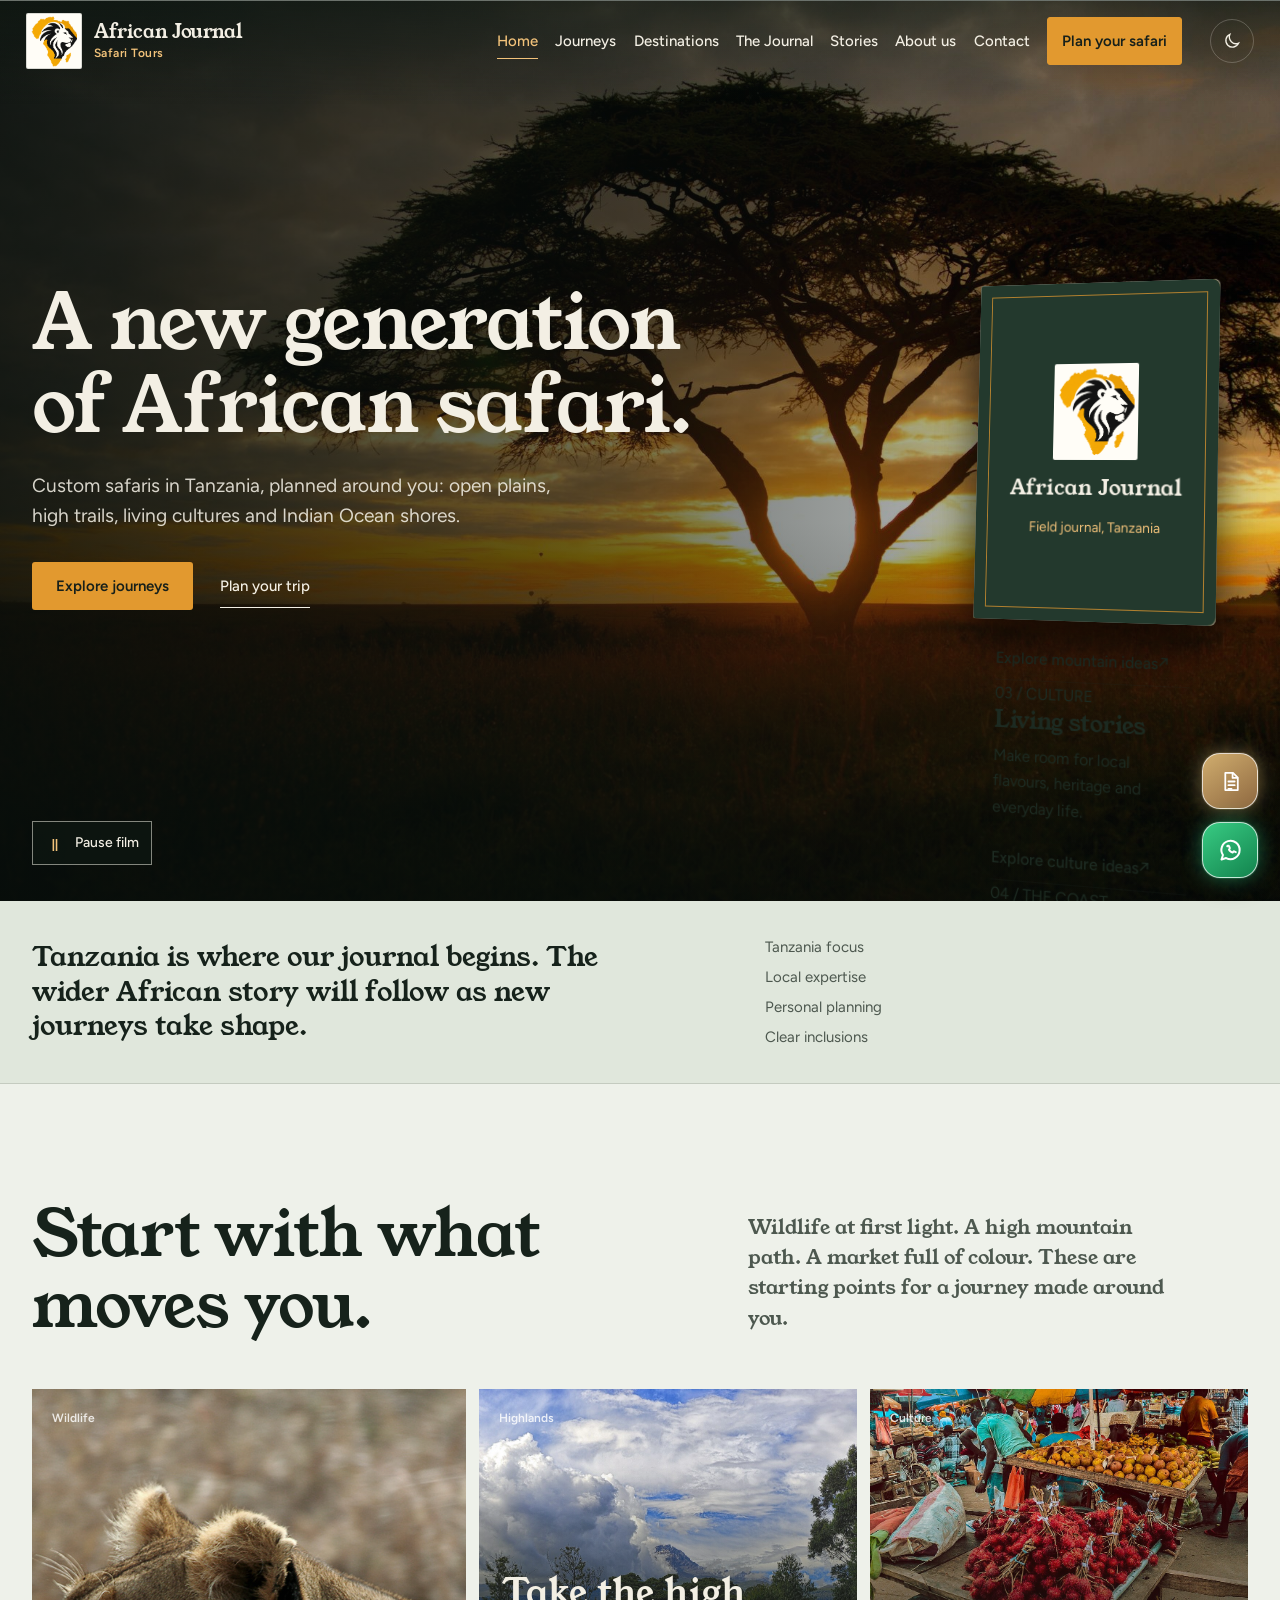
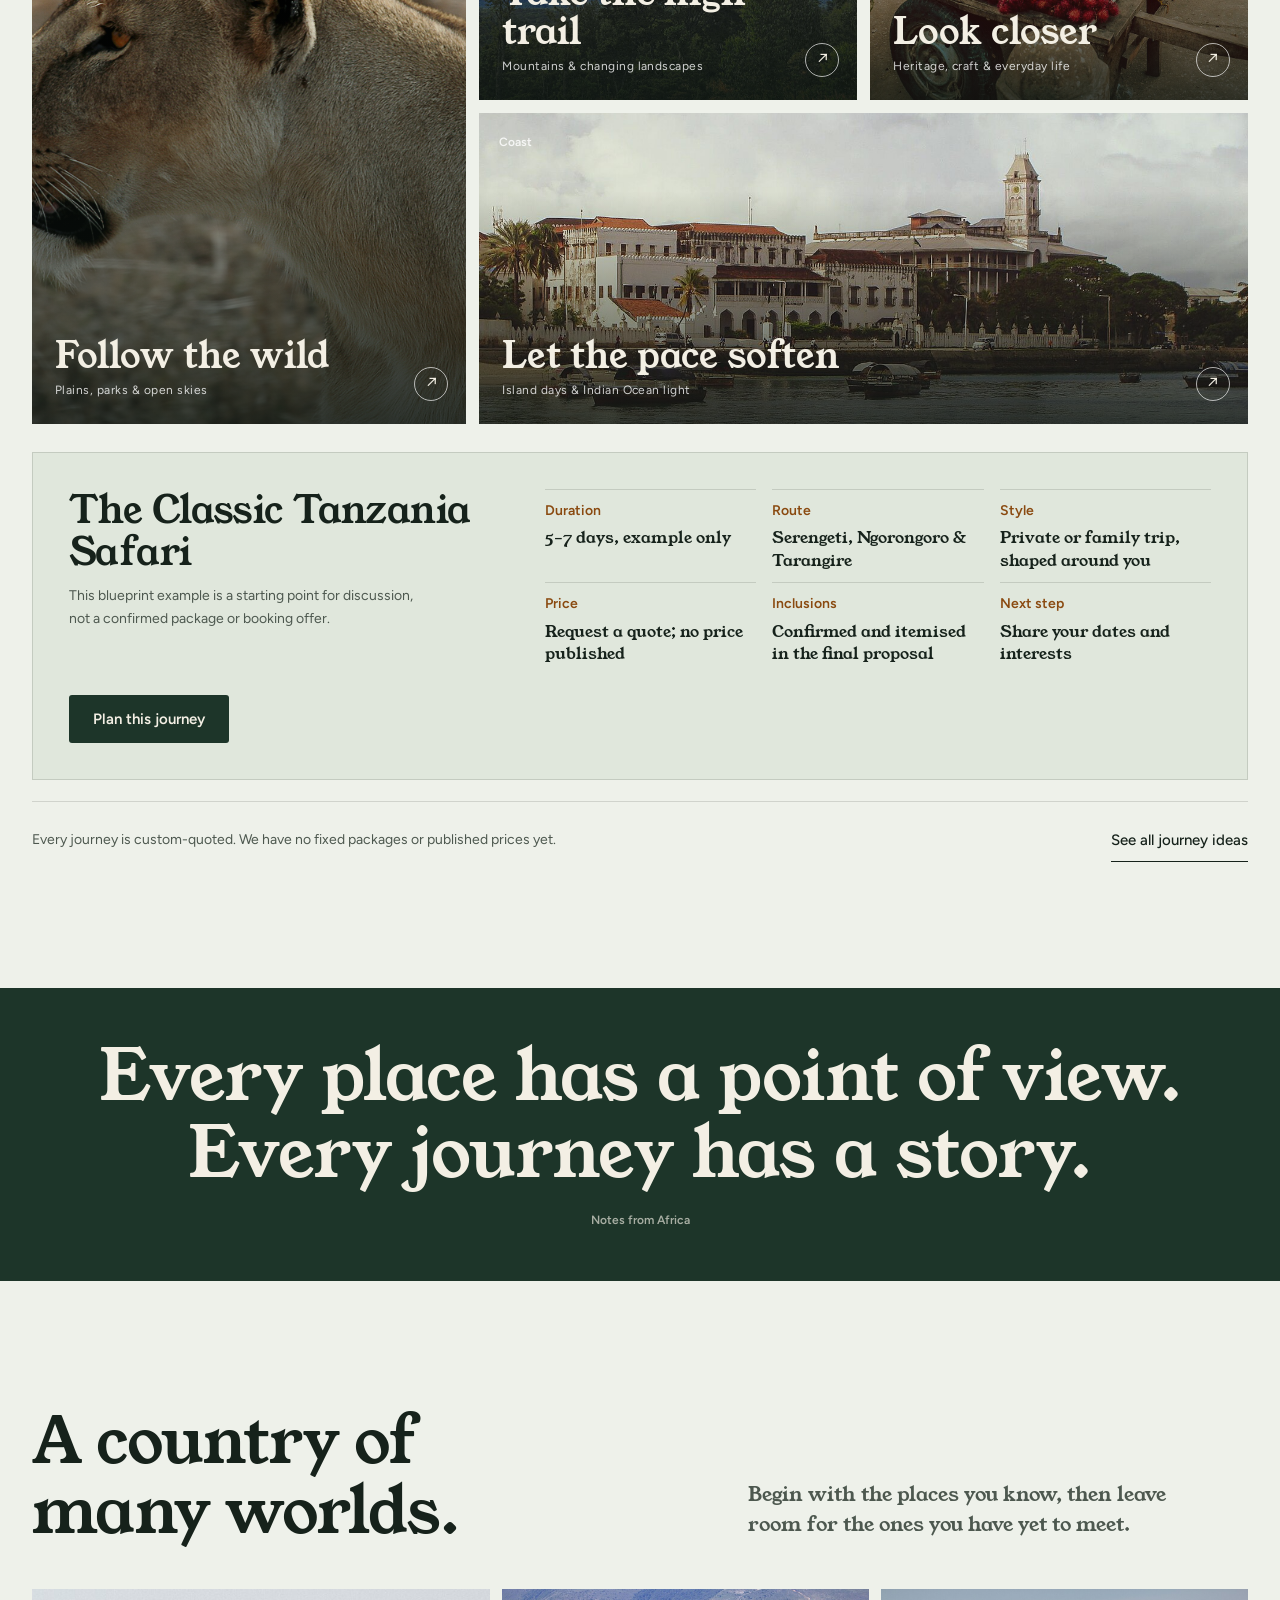
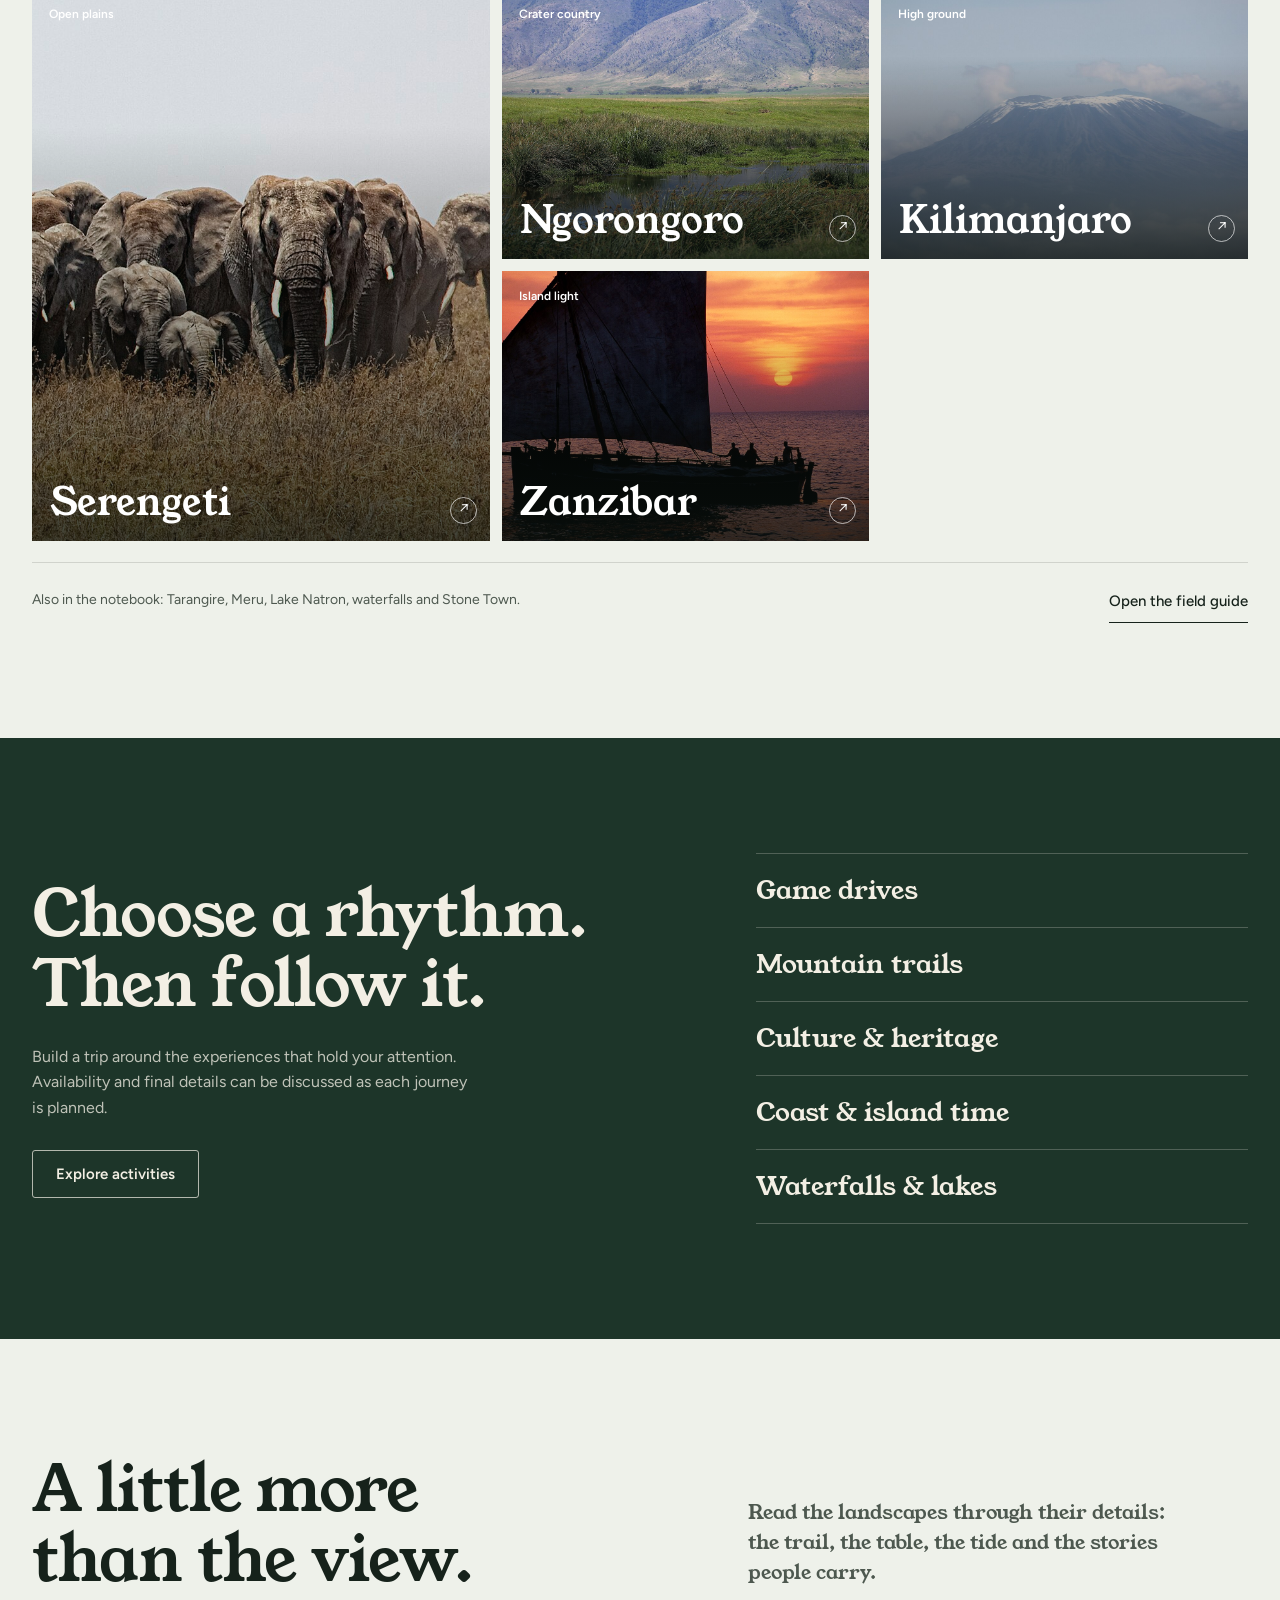
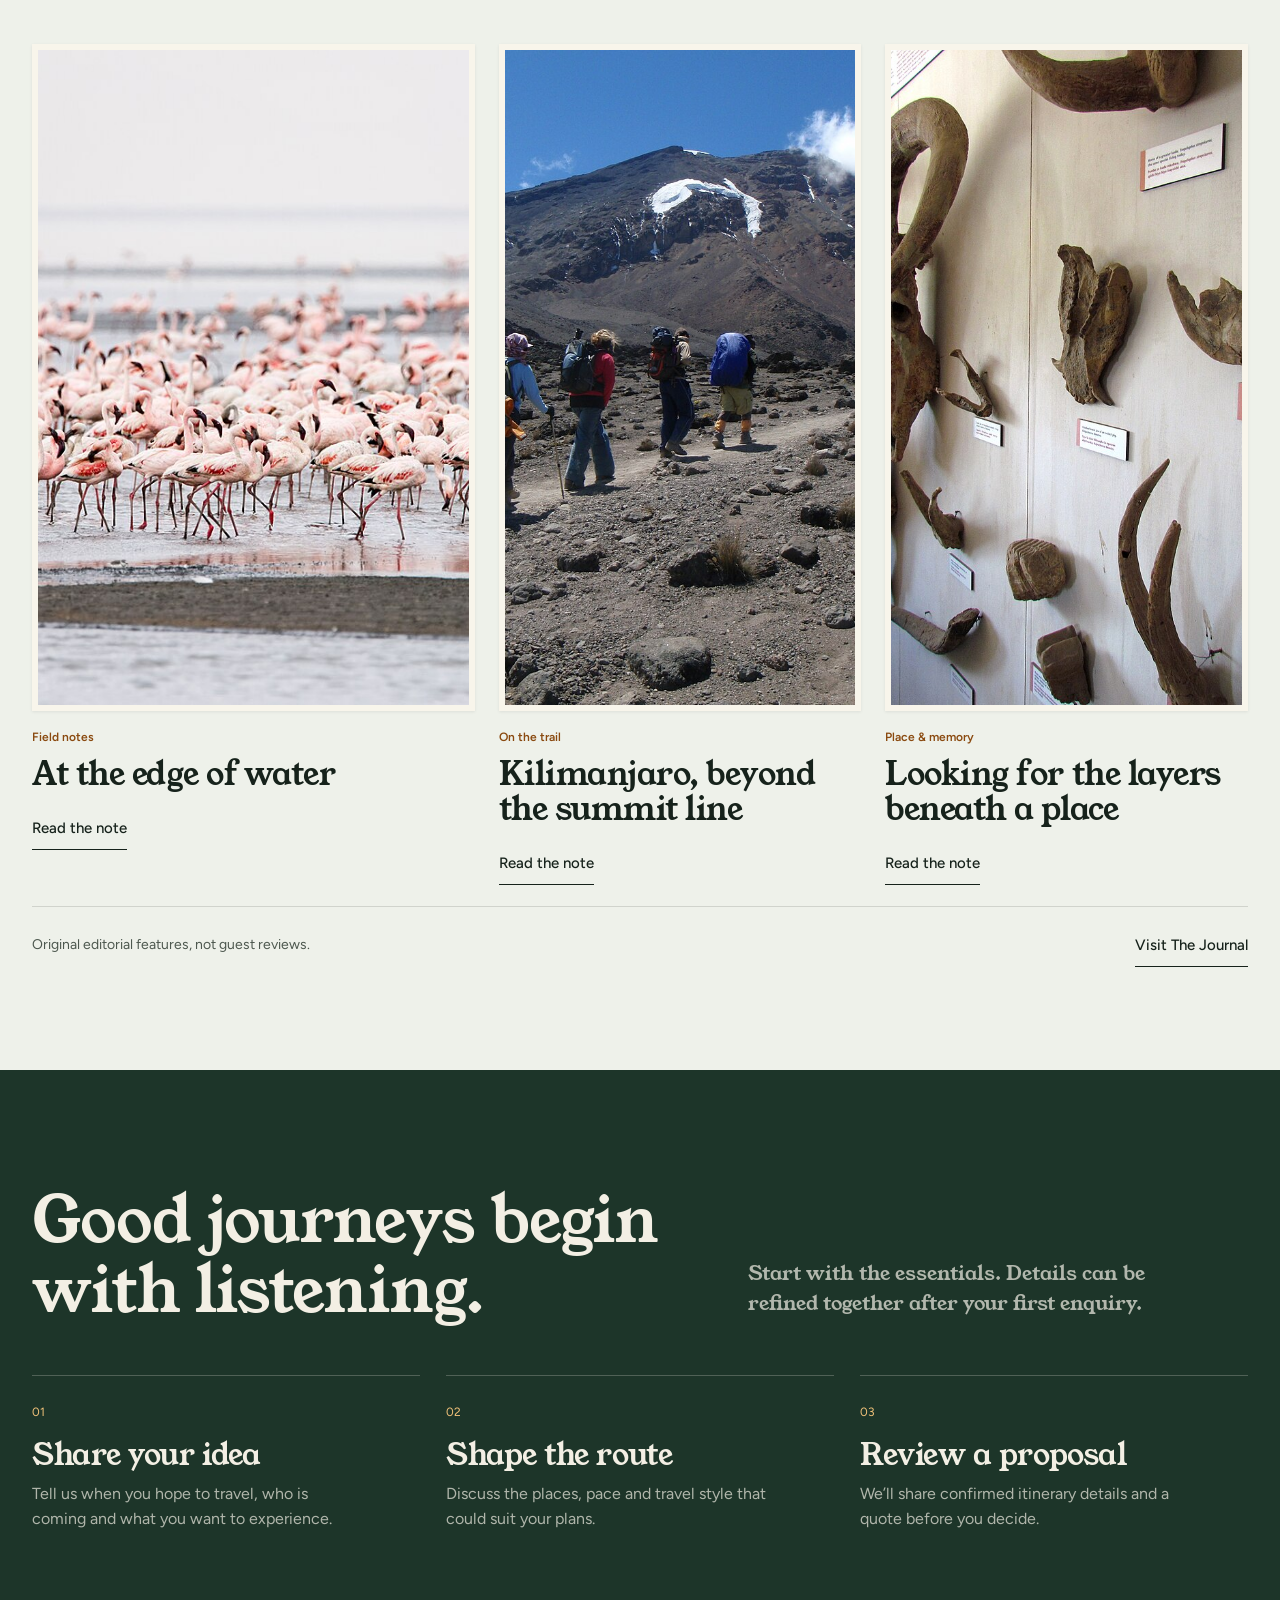
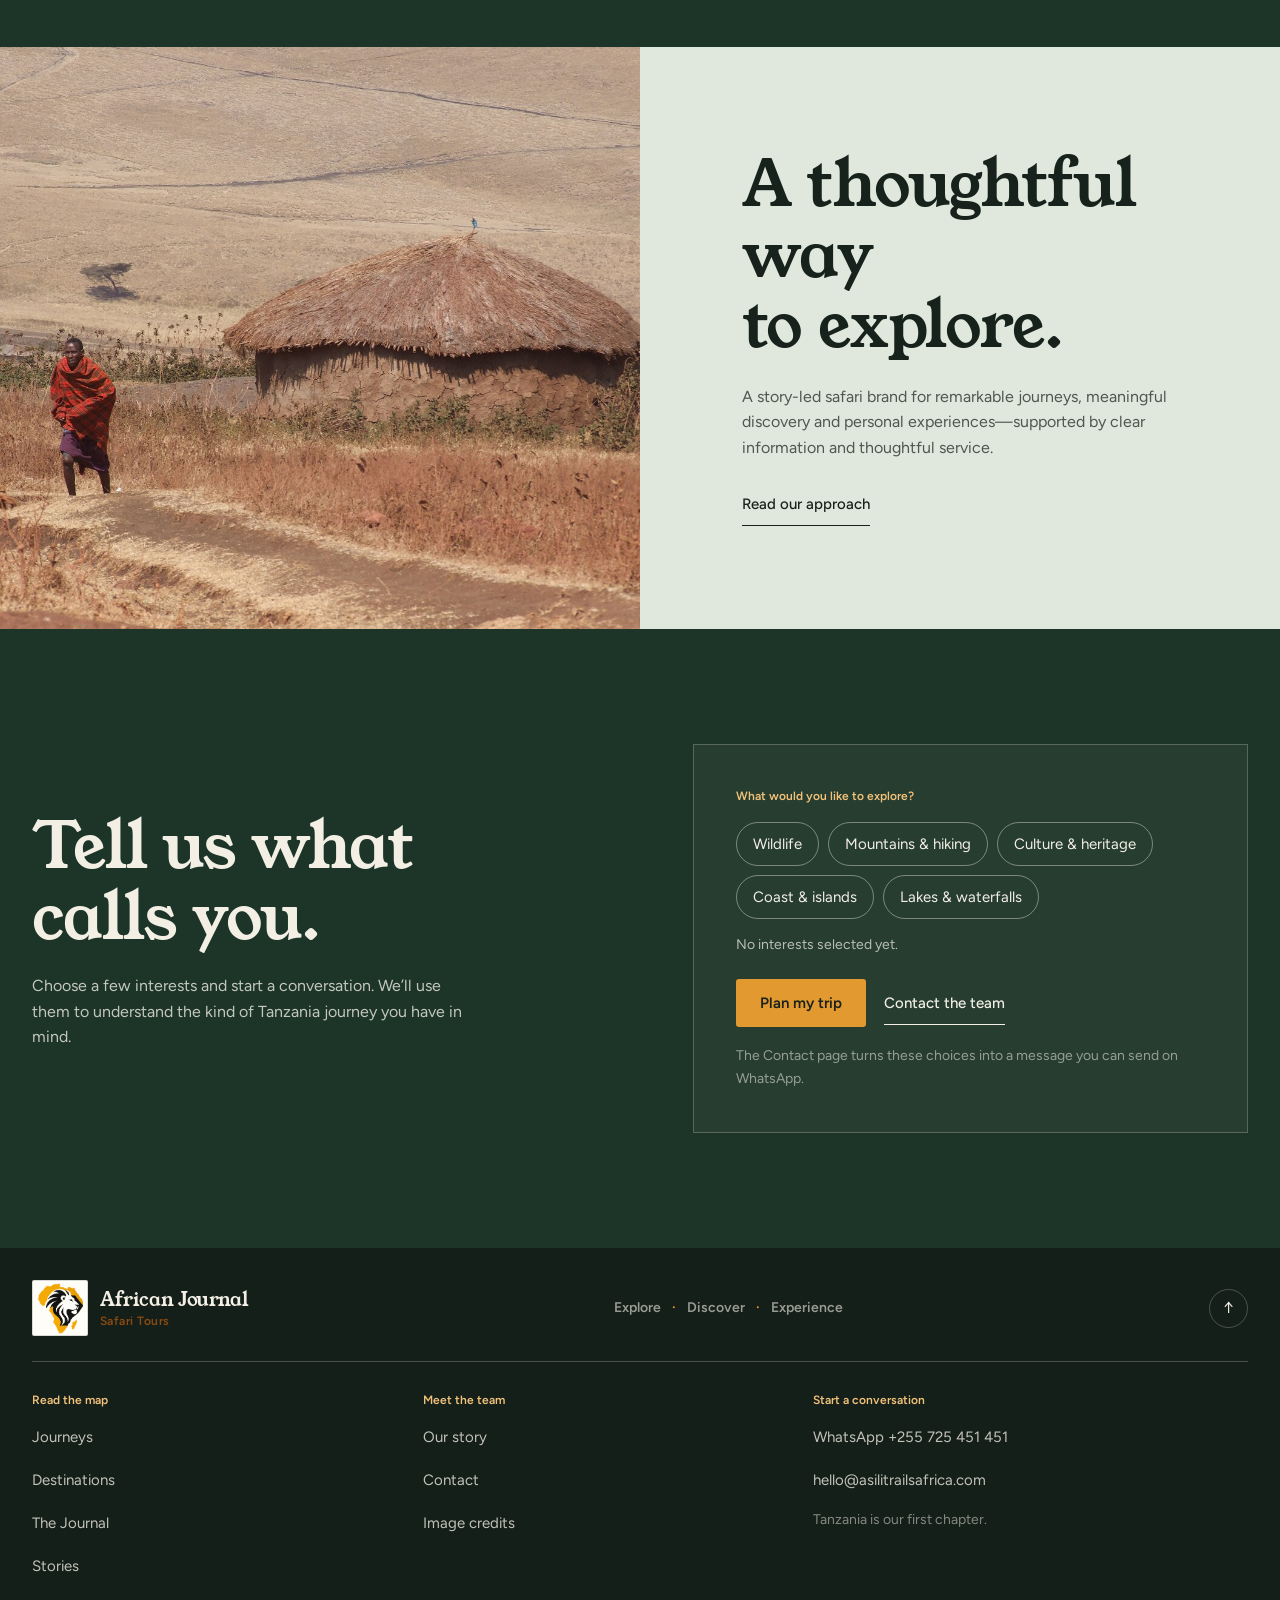
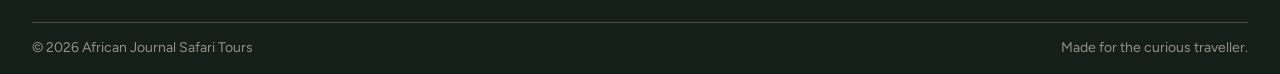
==== commit 36730591: "Update index.html" ====
--- a/index.html
+++ b/index.html
@@ -54,20 +54,67 @@
             <a class="button button-gold" href="journeys.html">Explore journeys</a>
             <a class="text-link text-link-light" href="#plan">Plan your trip</a>
           </div>
-        </div>
-        
-        <div class="hero-journal">
-          <div class="journal3d">
-            <div class="jbook">
-              <div class="jpage"><h2>Where to first?</h2>
-                <a href="journeys.html#wildlife">Wildlife and the northern circuit</a><a href="journeys.html#mountains">Mountains and highlands</a><a href="journeys.html#culture">Culture and heritage</a><a href="journeys.html#coast">Coast and islands</a></div>
-              <div class="jcover">
-                <div class="jface jfront"><img src="images/afj-emblem.png" alt="" width="554" height="616" /><strong>African Journal</strong><span>Field journal, Tanzania</span>
-                  <button class="jtoggle" type="button" aria-expanded="false" aria-label="Open the field journal"></button></div>
-                <div class="jface jback"><p>Tanzania is where our journal begins. Pick a page and we will plan the trip around it.</p><button class="jclose" type="button">Close the journal</button></div>
+          <div class="hero-journal">
+            <div class="journal3d">
+              <div class="jbook">
+                <div class="jpage" aria-label="Field journal pages">
+                  <div class="jpage-panels" aria-live="polite">
+                    <article class="jpage-panel is-active" aria-hidden="false">
+                      <span class="jpage-kicker">01 / WILDLIFE</span>
+                      <h2>Open plains</h2>
+                      <p>Shape a safari around Tanzania’s wildlife and wide horizons.</p>
+                      <a href="journeys.html#wildlife">Explore safari ideas <span aria-hidden="true">↗</span></a>
+                    </article>
+                    <article class="jpage-panel" aria-hidden="true">
+                      <span class="jpage-kicker">02 / MOUNTAINS</span>
+                      <h2>Higher ground</h2>
+                      <p>Find a trail and a pace that feel right for you.</p>
+                      <a href="journeys.html#mountains">Explore mountain ideas <span aria-hidden="true">↗</span></a>
+                    </article>
+                    <article class="jpage-panel" aria-hidden="true">
+                      <span class="jpage-kicker">03 / CULTURE</span>
+                      <h2>Living stories</h2>
+                      <p>Make room for local flavours, heritage and everyday life.</p>
+                      <a href="journeys.html#culture">Explore culture ideas <span aria-hidden="true">↗</span></a>
+                    </article>
+                    <article class="jpage-panel" aria-hidden="true">
+                      <span class="jpage-kicker">04 / THE COAST</span>
+                      <h2>Island time</h2>
+                      <p>Pair inland discovery with the Swahili coast or Zanzibar.</p>
+                      <a href="journeys.html#coast">Explore coast ideas <span aria-hidden="true">↗</span></a>
+                    </article>
+                    <article class="jpage-panel" aria-hidden="true">
+                      <span class="jpage-kicker">05 / YOUR JOURNEY</span>
+                      <h2>Made for you</h2>
+                      <p>Tell us what calls you. We’ll shape the details together.</p>
+                      <a href="contact.html">Start planning <span aria-hidden="true">↗</span></a>
+                    </article>
+                  </div>
+                  <div class="jpage-controls">
+                    <button class="jpage-prev" type="button" aria-label="Previous journal page" disabled>←</button>
+                    <span class="jpage-count" aria-live="polite">01 / 05</span>
+                    <button class="jpage-next" type="button" aria-label="Next journal page">→</button>
+                  </div>
+                </div>
+                <div class="jcover">
+                  <div class="jface jfront"><img src="images/afj-emblem.png" alt="" width="554" height="616" /><strong>African Journal</strong><span>Field journal, Tanzania</span>
+                    <button class="jtoggle" type="button" aria-expanded="false" aria-label="Open the field journal"></button></div>
+                  <div class="jface jback">
+                    <span class="jback-kicker">A FIELD GUIDE</span>
+                    <p>Tanzania is our first chapter. Turn a page to find your starting point.</p>
+                    <button class="jclose" type="button">Close journal</button>
+                  </div>
+                </div>
               </div>
             </div>
           </div>
+        </div>
+        <div class="hero-bottom-mark" aria-hidden="true">
+          <svg viewBox="0 0 40 40" focusable="false">
+            <circle cx="20" cy="20" r="13.5" />
+            <path d="M20 2.5v5M20 32.5v5M2.5 20h5M32.5 20h5M20 11l2.8 6.2L29 20l-6.2 2.8L20 29l-2.8-6.2L11 20l6.2-2.8L20 11Z" />
+            <circle cx="20" cy="20" r="1.5" />
+          </svg>
         </div>
         <button class="video-toggle" type="button" data-video-toggle aria-pressed="false" aria-label="Pause background film">
           <span class="video-toggle-icon" aria-hidden="true">Ⅱ</span><span data-video-label>Pause film</span>
